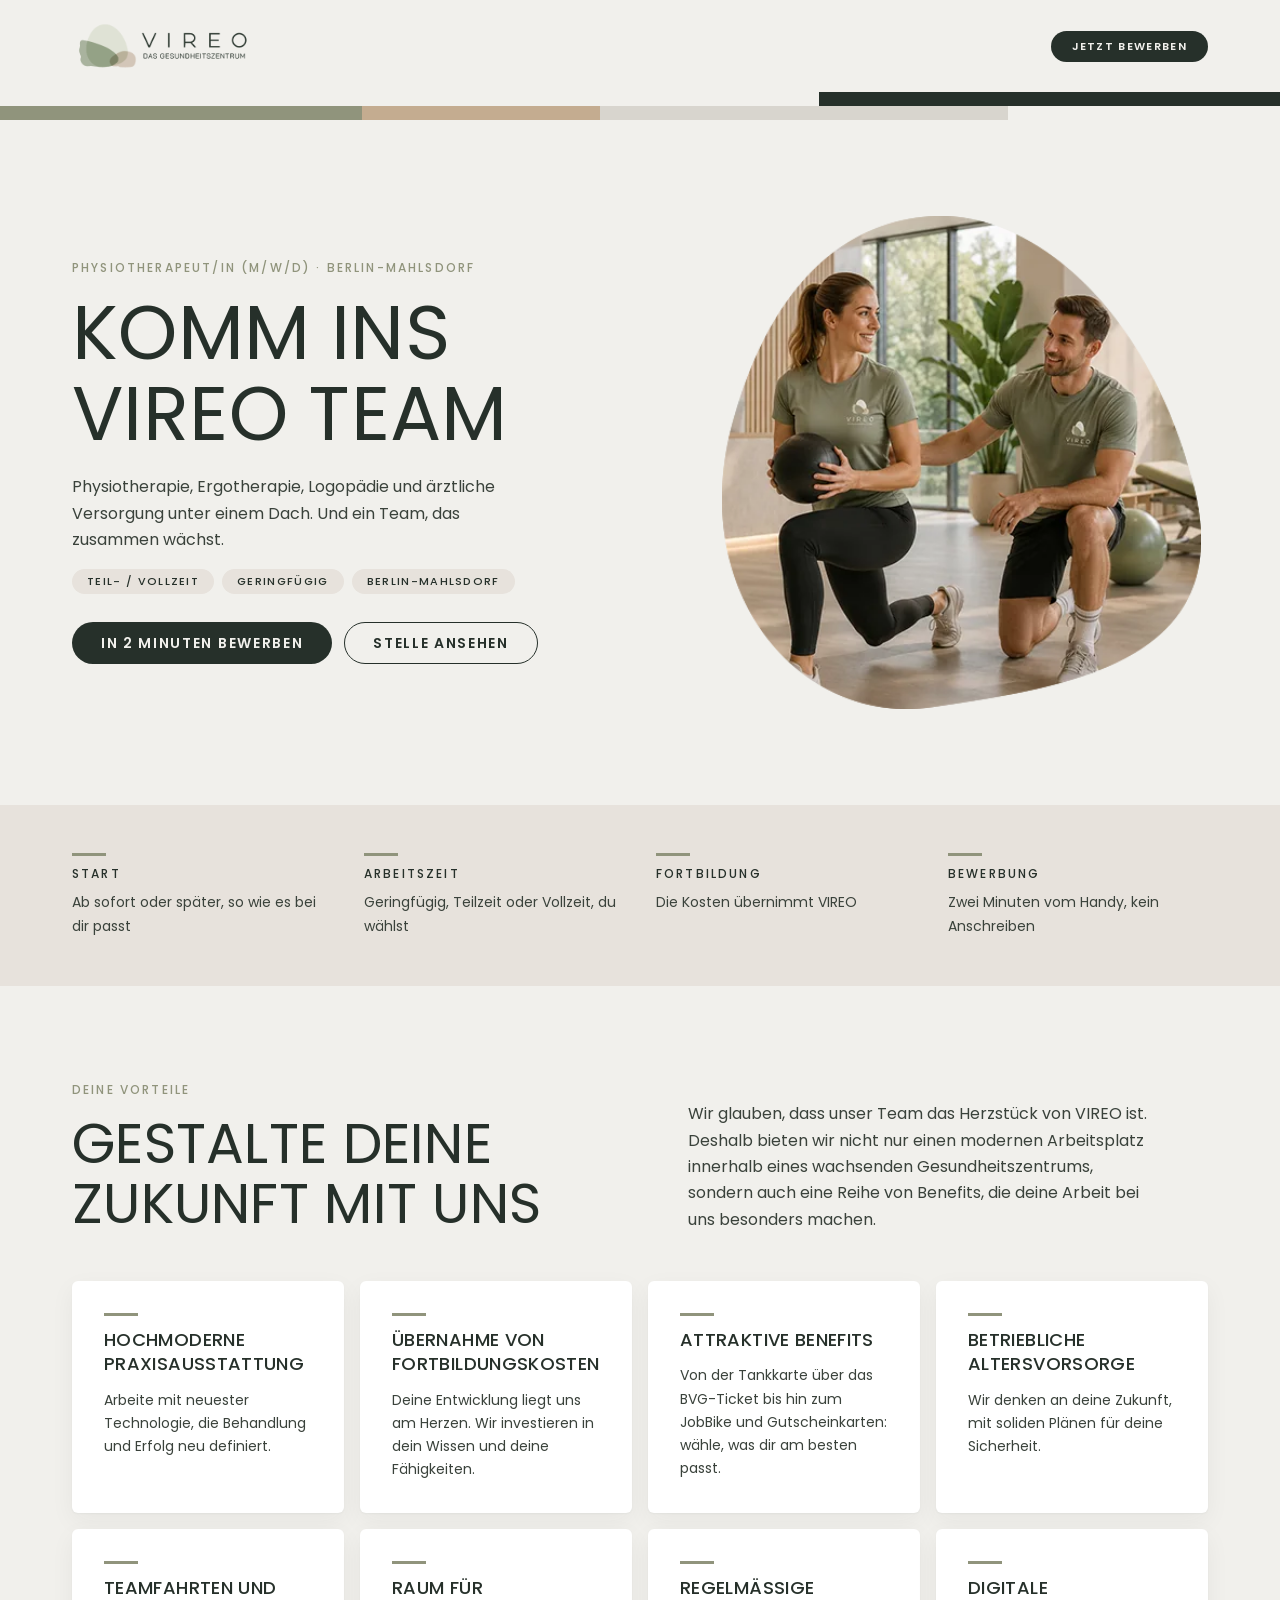
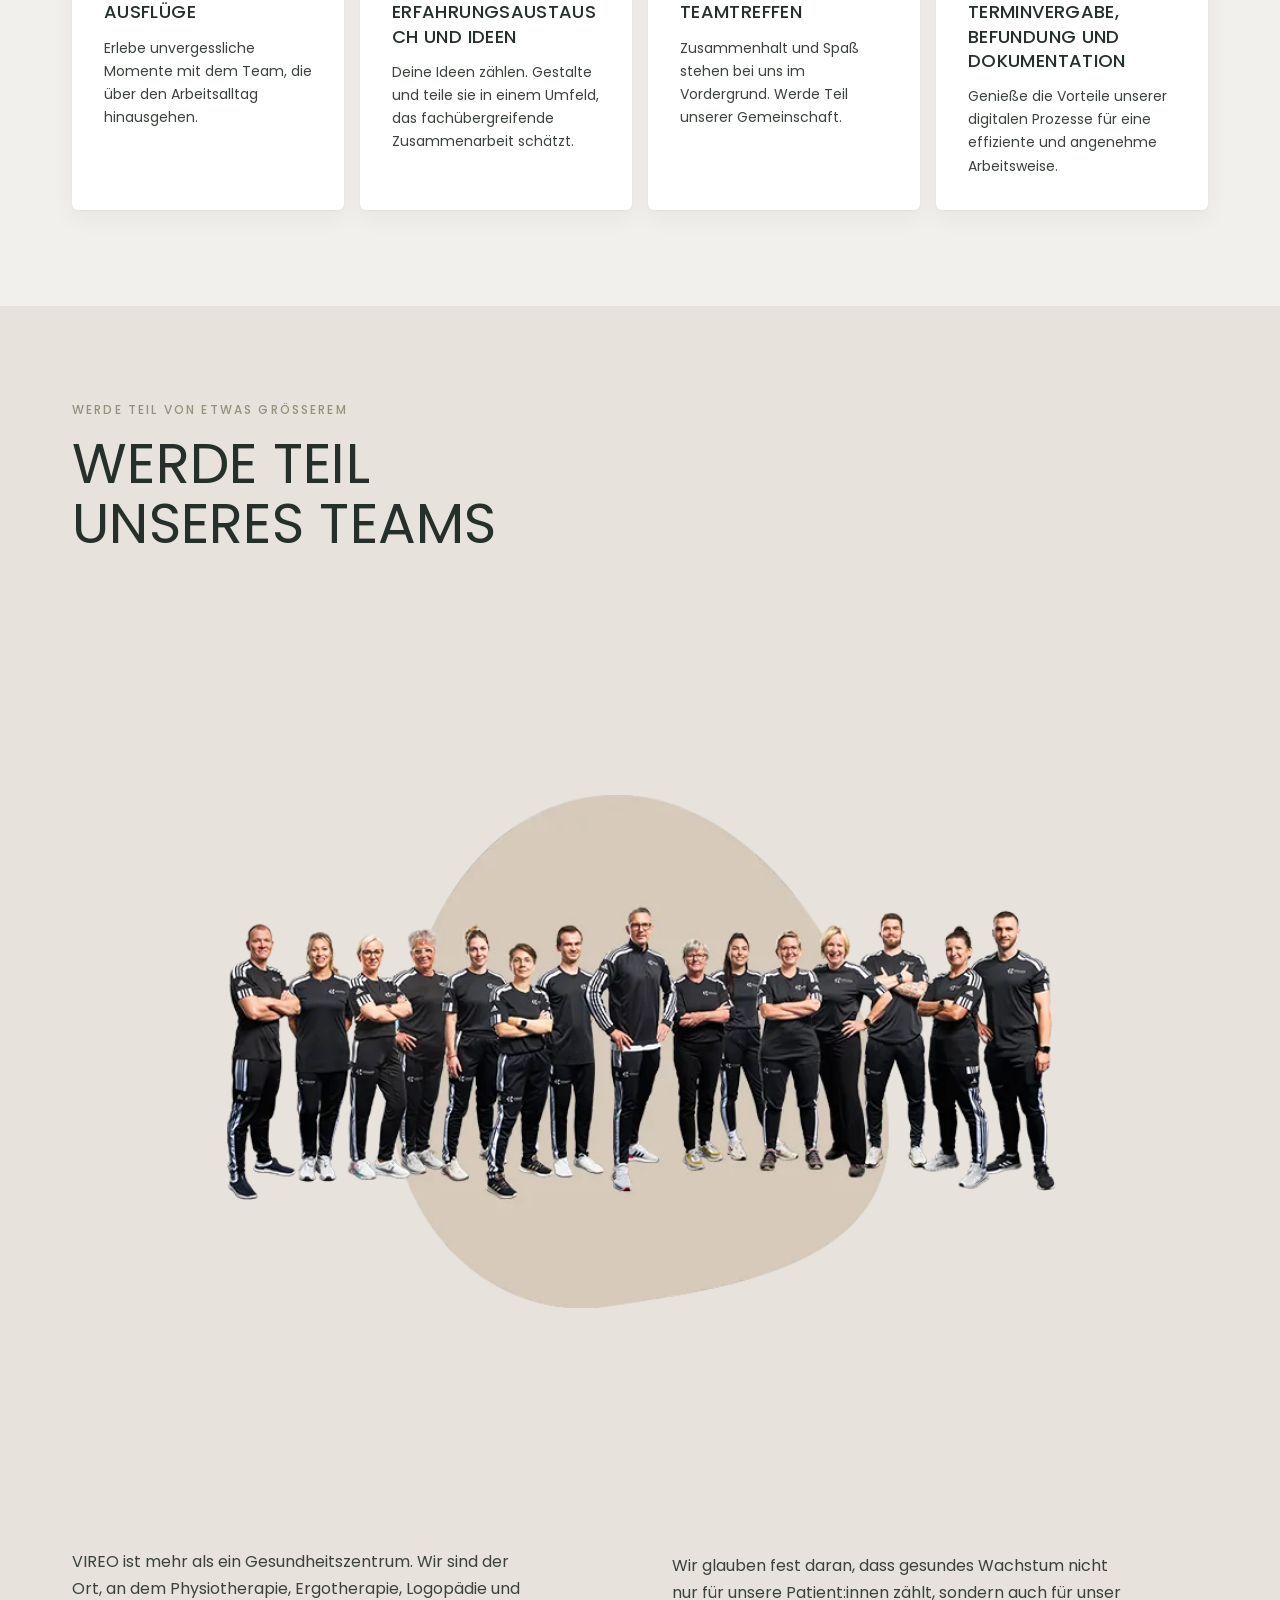
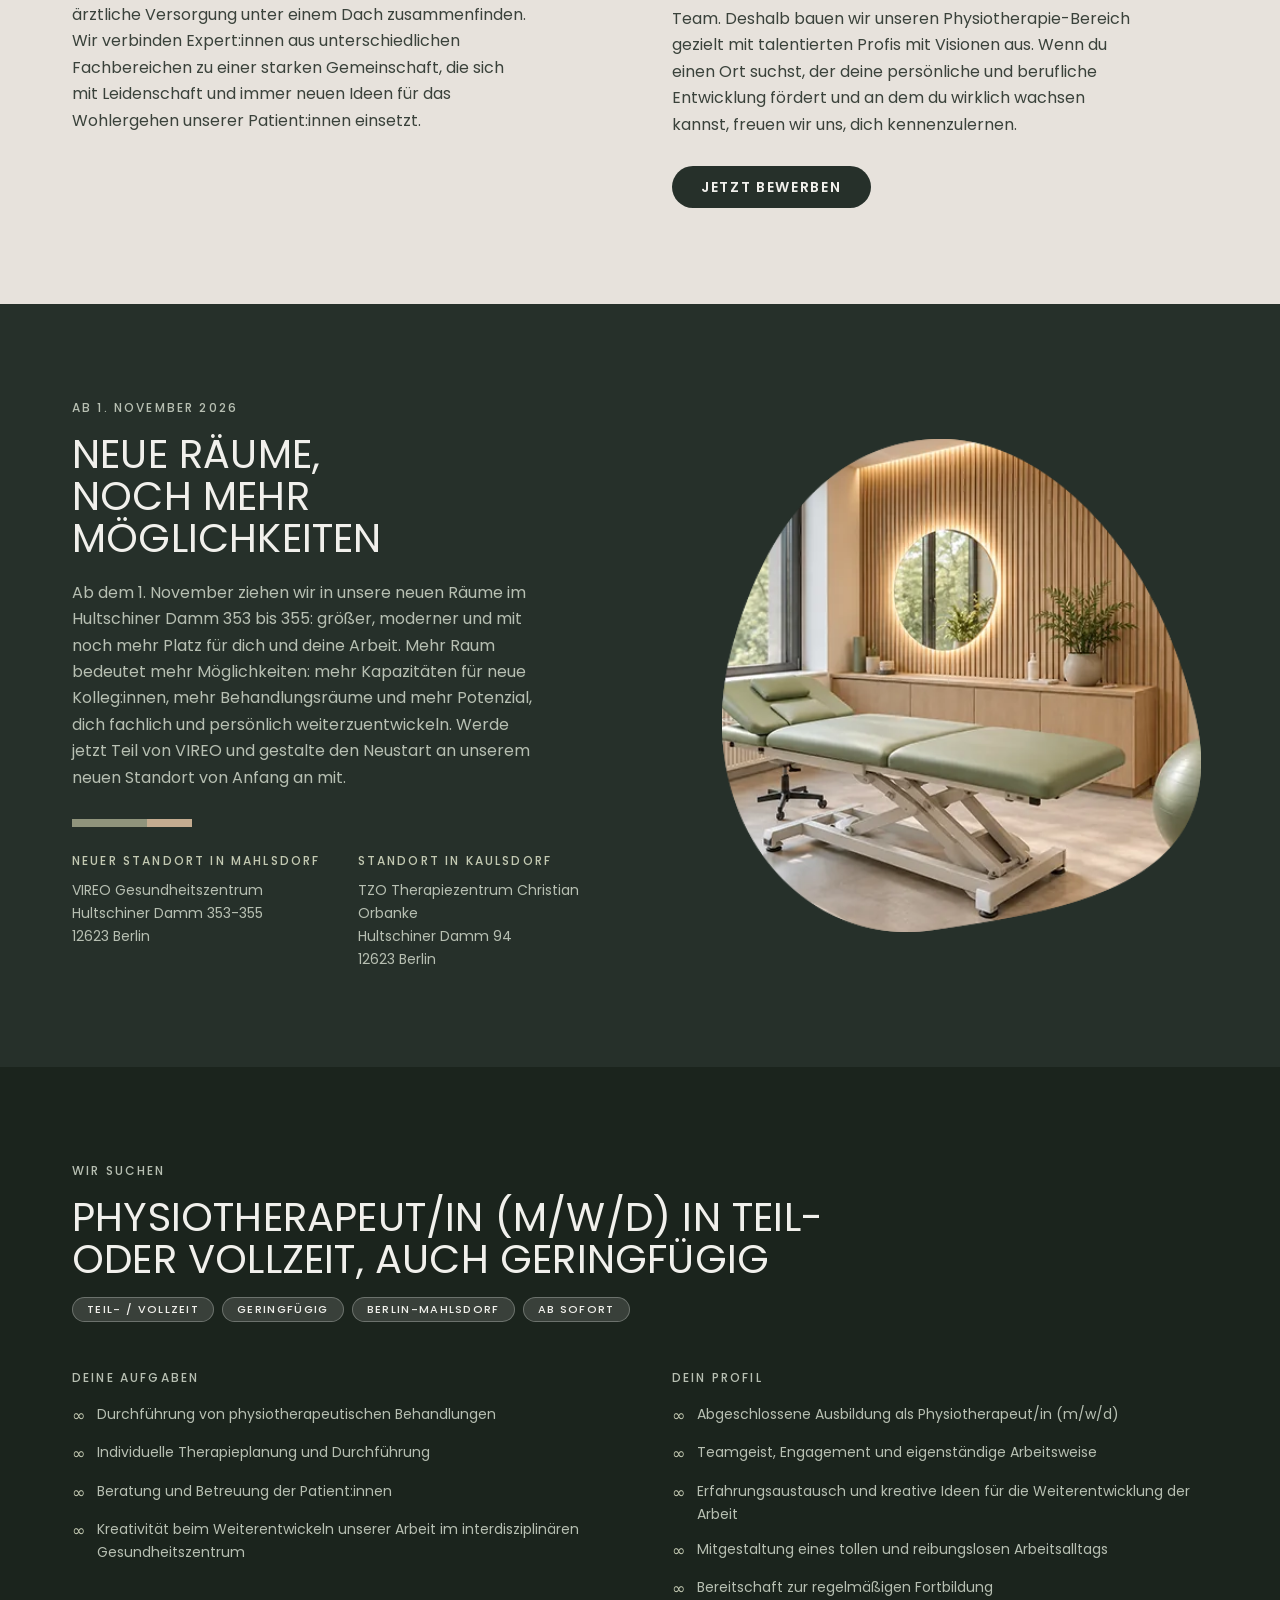
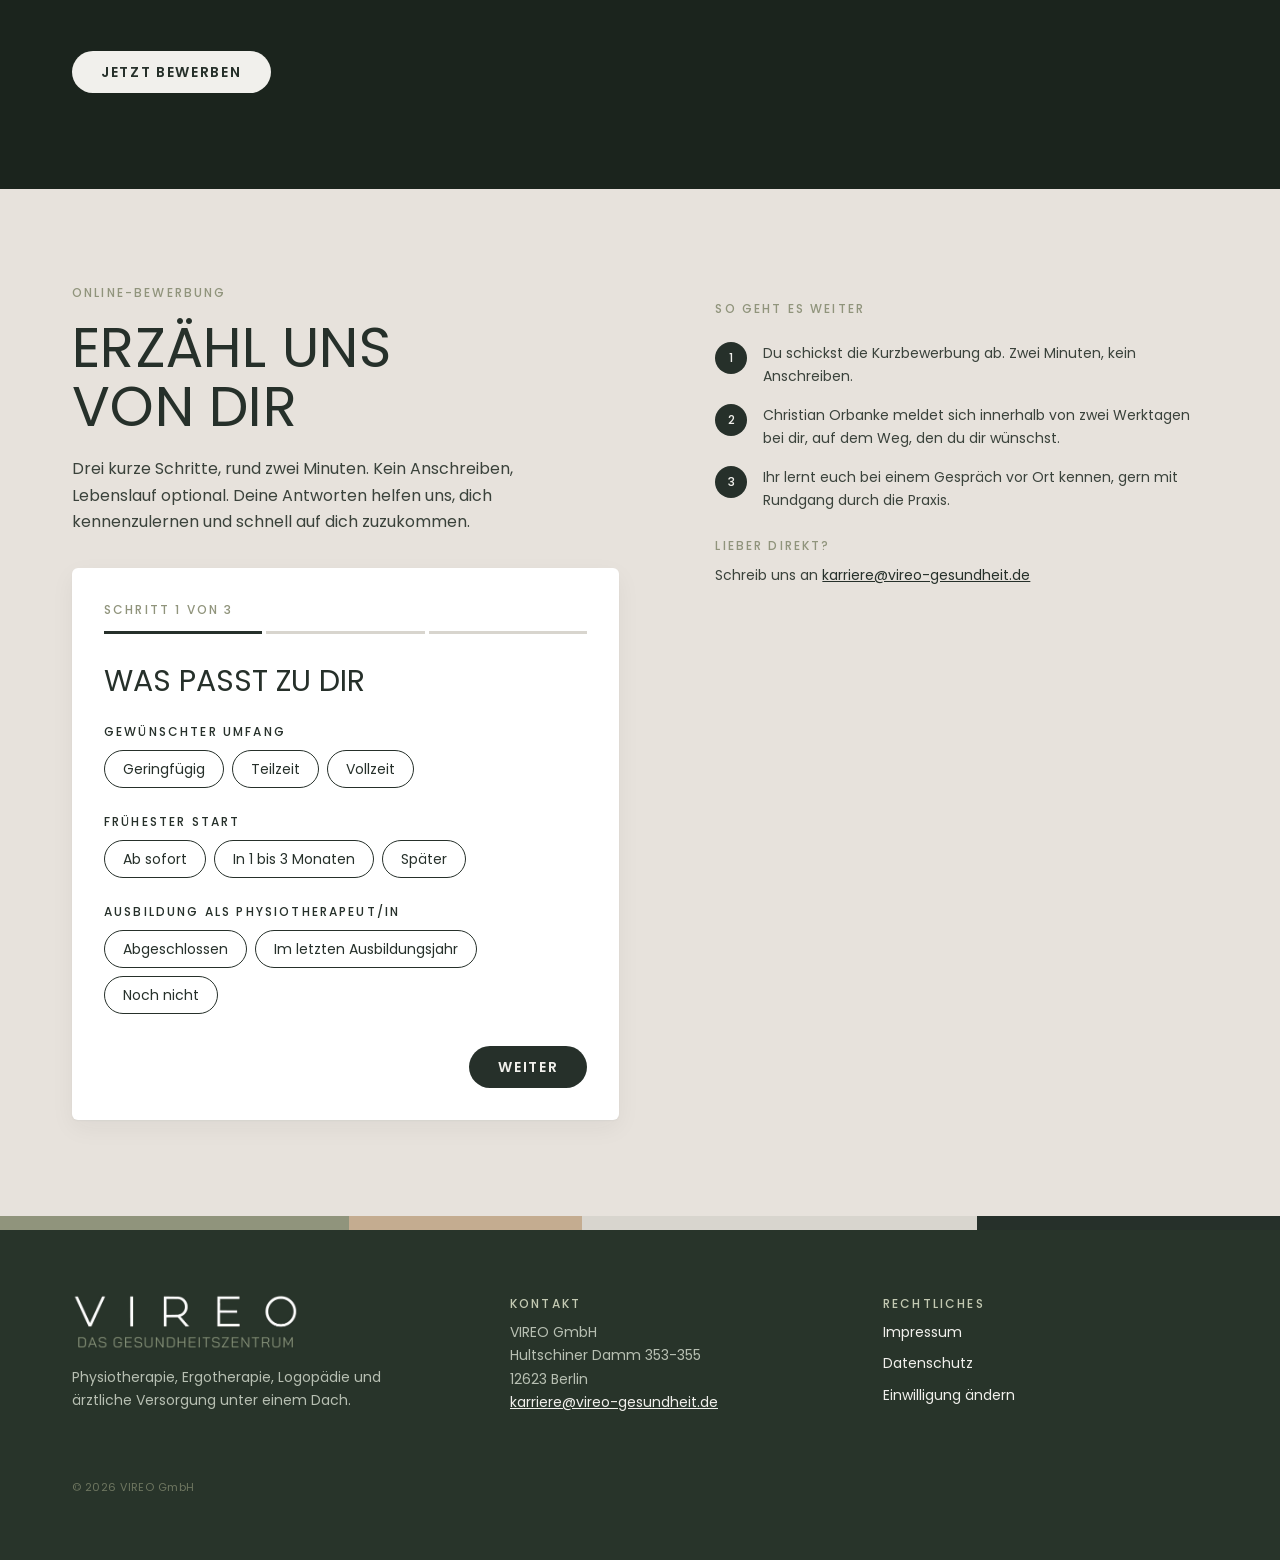
==== index.html @ a0a87679 "VIREO Bewerbungsseite: Landingpage, 3-Schritt-Kurzbewerbung, Rechtstexte Co-Authored-By: Claude Fabl" ====
<!doctype html>
<html lang="de">
<head>
<meta charset="utf-8">
<meta name="viewport" content="width=device-width, initial-scale=1">
<title>Physiotherapeut/in (m/w/d) in Berlin-Mahlsdorf · Komm ins VIREO Team</title>
<meta name="description" content="VIREO sucht Physiotherapeut/in (m/w/d) in Berlin-Mahlsdorf, geringfügig, Teilzeit oder Vollzeit. Bewirb dich in 2 Minuten vom Handy, ohne Anschreiben.">
<meta name="robots" content="index,follow">
<meta name="theme-color" content="#E7E2DC">
<meta property="og:title" content="Komm ins VIREO Team · Physiotherapeut/in (m/w/d) in Berlin-Mahlsdorf">
<meta property="og:description" content="Geringfügig, Teilzeit oder Vollzeit. Bewirb dich in 2 Minuten vom Handy, ohne Anschreiben.">
<meta property="og:image" content="assets/og.jpg">
<meta property="og:type" content="website">
<link rel="icon" href="assets/favicon.png" type="image/png">
<link rel="preload" href="assets/fonts/poppins-400.woff2" as="font" type="font/woff2" crossorigin>
<link rel="stylesheet" href="styles.css">
<script type="application/ld+json">
{"@context":"https://schema.org","@type":"JobPosting","title":"Physiotherapeut/in (m/w/d)","description":"Physiotherapeut/in (m/w/d) in Berlin-Mahlsdorf, geringfügig, Teilzeit oder Vollzeit. Durchführung physiotherapeutischer Behandlungen, individuelle Therapieplanung, Beratung und Betreuung der Patient:innen.","datePosted":"2026-09-09","employmentType":["FULL_TIME","PART_TIME"],"hiringOrganization":{"@type":"Organization","name":"VIREO GmbH","sameAs":"https://vireo-gesundheit.de"},"jobLocation":{"@type":"Place","address":{"@type":"PostalAddress","streetAddress":"Hultschiner Damm 353-355","addressLocality":"Berlin","postalCode":"12623","addressCountry":"DE"}}}
</script>
</head>
<body>

<header class="site-header">
  <div class="container">
    <a class="logo" href="#top" aria-label="VIREO, das Gesundheitszentrum"><img src="assets/logo-quer.png" alt="VIREO, das Gesundheitszentrum" width="454" height="120"></a>
    <a class="btn btn--sm" href="#bewerbung">Jetzt bewerben</a>
  </div>
  <div class="band-stacked" aria-hidden="true">
    <div class="band band--top"><span></span><span></span></div>
    <div class="band band--header"><span></span><span></span><span></span><span></span></div>
  </div>
</header>

<main id="top">

<!-- Hero -->
<section class="section">
  <div class="container split">
    <div class="heading reveal">
      <p class="eyebrow">Physiotherapeut/in (m/w/d) · Berlin-Mahlsdorf</p>
      <h1 class="display display--xl">Komm ins<br>VIREO&nbsp;Team</h1>
      <p class="lead">Physiotherapie, Ergotherapie, Logopädie und ärztliche Versorgung unter einem Dach. Und ein Team, das zusammen wächst.</p>
      <div class="badges" aria-label="Eckdaten der Stelle">
        <span class="badge">Teil- / Vollzeit</span>
        <span class="badge">Geringfügig</span>
        <span class="badge">Berlin-Mahlsdorf</span>
      </div>
      <div class="actions">
        <a class="btn" href="#bewerbung">In 2 Minuten bewerben</a>
        <a class="btn btn--secondary" href="#stelle">Stelle ansehen</a>
      </div>
    </div>
    <div class="split__media reveal">
      <div class="blob blob--plain"><img src="assets/training.webp" alt="Zwei Physiotherapeut:innen im VIREO Shirt trainieren gemeinsam mit einem Medizinball im hellen Behandlungsraum." width="443" height="456" fetchpriority="high"></div>
    </div>
  </div>
</section>

<!-- Kurzfakten -->
<section class="section section--sand" style="padding-top:var(--space-7);padding-bottom:var(--space-7)">
  <div class="container facts reveal">
    <div class="fact"><span class="fact__label">Start</span><span class="fact__value">Ab sofort oder später, so wie es bei dir passt</span></div>
    <div class="fact"><span class="fact__label">Arbeitszeit</span><span class="fact__value">Geringfügig, Teilzeit oder Vollzeit, du wählst</span></div>
    <div class="fact"><span class="fact__label">Fortbildung</span><span class="fact__value">Die Kosten übernimmt VIREO</span></div>
    <div class="fact"><span class="fact__label">Bewerbung</span><span class="fact__value">Zwei Minuten vom Handy, kein Anschreiben</span></div>
  </div>
</section>

<!-- Benefits -->
<section class="section">
  <div class="container">
    <div class="benefits-head reveal">
      <div class="heading">
        <p class="eyebrow">Deine Vorteile</p>
        <h2 class="display display--l">Gestalte deine<br>Zukunft mit uns</h2>
      </div>
      <div class="heading">
        <p class="lead">Wir glauben, dass unser Team das Herzstück von VIREO ist. Deshalb bieten wir nicht nur einen modernen Arbeitsplatz innerhalb eines wachsenden Gesundheitszentrums, sondern auch eine Reihe von Benefits, die deine Arbeit bei uns besonders machen.</p>
      </div>
    </div>
    <div class="cards reveal">
      <div class="card"><h3>Hochmoderne Praxisausstattung</h3><p>Arbeite mit neuester Technologie, die Behandlung und Erfolg neu definiert.</p></div>
      <div class="card"><h3>Übernahme von Fortbildungskosten</h3><p>Deine Entwicklung liegt uns am Herzen. Wir investieren in dein Wissen und deine Fähigkeiten.</p></div>
      <div class="card"><h3>Attraktive Benefits</h3><p>Von der Tankkarte über das BVG-Ticket bis hin zum JobBike und Gutscheinkarten: wähle, was dir am besten passt.</p></div>
      <div class="card"><h3>Betriebliche Altersvorsorge</h3><p>Wir denken an deine Zukunft, mit soliden Plänen für deine Sicherheit.</p></div>
      <div class="card"><h3>Teamfahrten und Ausflüge</h3><p>Erlebe unvergessliche Momente mit dem Team, die über den Arbeitsalltag hinausgehen.</p></div>
      <div class="card"><h3>Raum für Erfahrungsaustausch und Ideen</h3><p>Deine Ideen zählen. Gestalte und teile sie in einem Umfeld, das fachübergreifende Zusammenarbeit schätzt.</p></div>
      <div class="card"><h3>Regelmäßige Teamtreffen</h3><p>Zusammenhalt und Spaß stehen bei uns im Vordergrund. Werde Teil unserer Gemeinschaft.</p></div>
      <div class="card"><h3>Digitale Terminvergabe, Befundung und Dokumentation</h3><p>Genieße die Vorteile unserer digitalen Prozesse für eine effiziente und angenehme Arbeitsweise.</p></div>
    </div>
  </div>
</section>

<!-- Team -->
<section class="section section--sand">
  <div class="container">
    <div class="heading reveal" style="margin-bottom:var(--space-7)">
      <p class="eyebrow">Werde Teil von etwas Größerem</p>
      <h2 class="display display--l">Werde Teil<br>unseres Teams</h2>
    </div>
    <div class="blob blob--plain reveal" style="max-width:900px;margin:0 auto var(--space-7)"><img src="assets/team.webp" alt="Das Team des Therapiezentrums Orbanke, fünfzehn Kolleg:innen in schwarzen Trainingsshirts, vor einer sandfarbenen Fläche." width="800" height="456" loading="lazy"></div>
    <div class="two-col reveal">
      <p class="lead">VIREO ist mehr als ein Gesundheitszentrum. Wir sind der Ort, an dem Physiotherapie, Ergotherapie, Logopädie und ärztliche Versorgung unter einem Dach zusammenfinden. Wir verbinden Expert:innen aus unterschiedlichen Fachbereichen zu einer starken Gemeinschaft, die sich mit Leidenschaft und immer neuen Ideen für das Wohlergehen unserer Patient:innen einsetzt.</p>
      <div class="heading">
        <p class="lead">Wir glauben fest daran, dass gesundes Wachstum nicht nur für unsere Patient:innen zählt, sondern auch für unser Team. Deshalb bauen wir unseren Physiotherapie-Bereich gezielt mit talentierten Profis mit Visionen aus. Wenn du einen Ort suchst, der deine persönliche und berufliche Entwicklung fördert und an dem du wirklich wachsen kannst, freuen wir uns, dich kennenzulernen.</p>
        <div class="actions"><a class="btn" href="#bewerbung">Jetzt bewerben</a></div>
      </div>
    </div>
  </div>
</section>

<!-- Umzug -->
<section class="section section--forest">
  <div class="container split">
    <div class="heading reveal">
      <p class="eyebrow eyebrow--paper">Ab 1. November 2026</p>
      <h2 class="display display--m display--paper">Neue Räume,<br>noch mehr Möglichkeiten</h2>
      <p class="lead lead--paper">Ab dem 1. November ziehen wir in unsere neuen Räume im Hultschiner Damm 353 bis 355: größer, moderner und mit noch mehr Platz für dich und deine Arbeit. Mehr Raum bedeutet mehr Möglichkeiten: mehr Kapazitäten für neue Kolleg:innen, mehr Behandlungsräume und mehr Potenzial, dich fachlich und persönlich weiterzuentwickeln. Werde jetzt Teil von VIREO und gestalte den Neustart an unserem neuen Standort von Anfang an mit.</p>
      <div class="band band--short band--thin" style="width:180px;margin-top:var(--space-3)" aria-hidden="true"><span></span><span></span><span></span></div>
      <div class="two-col" style="gap:var(--space-5);margin-top:var(--space-2)">
        <div class="info info--paper"><span class="info__label">Neuer Standort in Mahlsdorf</span><div class="info__lines">VIREO Gesundheitszentrum<br>Hultschiner Damm 353-355<br>12623 Berlin</div></div>
        <div class="info info--paper"><span class="info__label">Standort in Kaulsdorf</span><div class="info__lines">TZO Therapiezentrum Christian Orbanke<br>Hultschiner Damm 94<br>12623 Berlin</div></div>
      </div>
    </div>
    <div class="split__media reveal">
      <div class="blob blob--plain"><img src="assets/raum.webp" alt="Heller Behandlungsraum mit salbeigrüner Liege, Holzlattenwand und rundem Spiegel." width="443" height="456" loading="lazy"></div>
    </div>
  </div>
</section>

<!-- Stelle -->
<section class="section section--deep" id="stelle">
  <div class="container">
    <div class="heading reveal" style="max-width:820px">
      <p class="eyebrow eyebrow--paper">Wir suchen</p>
      <h2 class="display display--m display--paper">Physiotherapeut/in (m/w/d) in Teil- oder Vollzeit, auch geringfügig</h2>
      <div class="badges">
        <span class="badge badge--inverse">Teil- / Vollzeit</span>
        <span class="badge badge--inverse">Geringfügig</span>
        <span class="badge badge--inverse">Berlin-Mahlsdorf</span>
        <span class="badge badge--inverse">Ab sofort</span>
      </div>
    </div>
    <div class="two-col reveal" style="margin-top:var(--space-7)">
      <div>
        <p class="eyebrow eyebrow--paper" style="margin-bottom:var(--space-4)">Deine Aufgaben</p>
        <ul class="bullets">
          <li>Durchführung von physiotherapeutischen Behandlungen</li>
          <li>Individuelle Therapieplanung und Durchführung</li>
          <li>Beratung und Betreuung der Patient:innen</li>
          <li>Kreativität beim Weiterentwickeln unserer Arbeit im interdisziplinären Gesundheitszentrum</li>
        </ul>
      </div>
      <div>
        <p class="eyebrow eyebrow--paper" style="margin-bottom:var(--space-4)">Dein Profil</p>
        <ul class="bullets">
          <li>Abgeschlossene Ausbildung als Physiotherapeut/in (m/w/d)</li>
          <li>Teamgeist, Engagement und eigenständige Arbeitsweise</li>
          <li>Erfahrungsaustausch und kreative Ideen für die Weiterentwicklung der Arbeit</li>
          <li>Mitgestaltung eines tollen und reibungslosen Arbeitsalltags</li>
          <li>Bereitschaft zur regelmäßigen Fortbildung</li>
        </ul>
      </div>
    </div>
    <div class="actions reveal" style="margin-top:var(--space-7)"><a class="btn btn--inverse" href="#bewerbung">Jetzt bewerben</a></div>
  </div>
</section>

<!-- Bewerbung -->
<section class="section section--sand" id="bewerbung">
  <div class="container split" style="align-items:start">
    <div>
      <div class="heading reveal">
        <p class="eyebrow">Online-Bewerbung</p>
        <h2 class="display display--l">Erzähl uns<br>von dir</h2>
        <p class="lead">Drei kurze Schritte, rund zwei Minuten. Kein Anschreiben, Lebenslauf optional. Deine Antworten helfen uns, dich kennenzulernen und schnell auf dich zuzukommen.</p>
      </div>

      <form class="form-card reveal" id="form" novalidate>
        <div class="steps" id="steps">
          <span class="steps__label" id="stepsLabel">Schritt 1 von 3</span>
          <div class="steps__bar"><span class="is-done"></span><span></span><span></span></div>
        </div>

        <!-- Schritt 1 -->
        <div class="panel is-active" data-step="1">
          <h3 class="panel__title">Was passt zu dir</h3>
          <div class="field" data-field="umfang">
            <span class="field__label">Gewünschter Umfang</span>
            <div class="chips" role="radiogroup" aria-label="Gewünschter Umfang">
              <label class="chip"><input type="radio" name="umfang" value="geringfuegig"><span>Geringfügig</span></label>
              <label class="chip"><input type="radio" name="umfang" value="teilzeit"><span>Teilzeit</span></label>
              <label class="chip"><input type="radio" name="umfang" value="vollzeit"><span>Vollzeit</span></label>
            </div>
            <span class="field__error">Bitte wähle einen Umfang.</span>
          </div>
          <div class="field" data-field="start">
            <span class="field__label">Frühester Start</span>
            <div class="chips" role="radiogroup" aria-label="Frühester Start">
              <label class="chip"><input type="radio" name="start" value="sofort"><span>Ab sofort</span></label>
              <label class="chip"><input type="radio" name="start" value="bald"><span>In 1 bis 3 Monaten</span></label>
              <label class="chip"><input type="radio" name="start" value="spaeter"><span>Später</span></label>
            </div>
            <span class="field__error">Bitte wähle einen Zeitpunkt.</span>
          </div>
          <div class="field" data-field="ausbildung">
            <span class="field__label">Ausbildung als Physiotherapeut/in</span>
            <div class="chips" role="radiogroup" aria-label="Ausbildung">
              <label class="chip"><input type="radio" name="ausbildung" value="ja"><span>Abgeschlossen</span></label>
              <label class="chip"><input type="radio" name="ausbildung" value="letztes_jahr"><span>Im letzten Ausbildungsjahr</span></label>
              <label class="chip"><input type="radio" name="ausbildung" value="nein"><span>Noch nicht</span></label>
            </div>
            <span class="field__error">Bitte wähle eine Antwort.</span>
          </div>
          <div class="nav"><span></span><button type="button" class="btn" data-next>Weiter</button></div>
        </div>

        <!-- Schritt 2 -->
        <div class="panel" data-step="2">
          <h3 class="panel__title">Was du mitbringst</h3>
          <div class="field" data-field="erfahrung">
            <span class="field__label">Berufserfahrung</span>
            <div class="chips" role="radiogroup" aria-label="Berufserfahrung">
              <label class="chip"><input type="radio" name="erfahrung" value="einstieg"><span>Berufseinstieg</span></label>
              <label class="chip"><input type="radio" name="erfahrung" value="bis3"><span>Bis 3 Jahre</span></label>
              <label class="chip"><input type="radio" name="erfahrung" value="ueber3"><span>Über 3 Jahre</span></label>
            </div>
            <span class="field__error">Bitte wähle eine Antwort.</span>
          </div>
          <div class="field">
            <span class="field__label">Zusatzqualifikationen</span>
            <span class="field__hint">Optional, mehrere möglich</span>
            <div class="chips" aria-label="Zusatzqualifikationen">
              <label class="chip"><input type="checkbox" name="zusatz" value="Manuelle Therapie"><span>Manuelle Therapie</span></label>
              <label class="chip"><input type="checkbox" name="zusatz" value="Manuelle Lymphdrainage"><span>Lymphdrainage</span></label>
              <label class="chip"><input type="checkbox" name="zusatz" value="KGG"><span>KGG</span></label>
              <label class="chip"><input type="checkbox" name="zusatz" value="Bobath"><span>Bobath</span></label>
              <label class="chip"><input type="checkbox" name="zusatz" value="CMD"><span>CMD</span></label>
            </div>
          </div>
          <label class="field">
            <span class="field__label">Ein Satz über dich</span>
            <span class="field__hint">Optional. Was zeichnet dich fachlich und menschlich aus?</span>
            <textarea name="nachricht" rows="3" maxlength="600" placeholder="Deine Antwort"></textarea>
          </label>
          <div class="nav"><button type="button" class="btn btn--ghost" data-prev>Zurück</button><button type="button" class="btn" data-next>Weiter</button></div>
        </div>

        <!-- Schritt 3 -->
        <div class="panel" data-step="3">
          <h3 class="panel__title">Wie wir dich erreichen</h3>
          <div class="grid-2">
            <label class="field" data-field="vorname"><span class="field__label">Vorname</span><input type="text" name="vorname" autocomplete="given-name" placeholder="Dein Vorname" required><span class="field__error">Bitte gib deinen Vornamen an.</span></label>
            <label class="field" data-field="nachname"><span class="field__label">Nachname</span><input type="text" name="nachname" autocomplete="family-name" placeholder="Dein Nachname" required><span class="field__error">Bitte gib deinen Nachnamen an.</span></label>
            <label class="field" data-field="telefon"><span class="field__label">Telefon</span><input type="tel" name="telefon" autocomplete="tel" inputmode="tel" placeholder="0170 1234567" required><span class="field__error">Bitte gib eine Telefonnummer an.</span></label>
            <label class="field" data-field="email"><span class="field__label">E-Mail</span><input type="email" name="email" autocomplete="email" inputmode="email" placeholder="du@beispiel.de" required><span class="field__error">Bitte gib eine gültige E-Mail-Adresse an.</span></label>
          </div>
          <div class="field" data-field="kontaktweg">
            <span class="field__label">Wie sollen wir dich kontaktieren?</span>
            <div class="chips" role="radiogroup" aria-label="Kontaktweg">
              <label class="chip"><input type="radio" name="kontaktweg" value="anruf"><span>Anruf</span></label>
              <label class="chip"><input type="radio" name="kontaktweg" value="whatsapp"><span>WhatsApp</span></label>
              <label class="chip"><input type="radio" name="kontaktweg" value="email"><span>E-Mail</span></label>
            </div>
            <span class="field__error">Bitte wähle einen Kontaktweg.</span>
          </div>
          <div class="field" data-field="lebenslauf">
            <span class="field__label">Lebenslauf</span>
            <span class="field__hint">Optional. PDF, Word oder Foto, bis 8 MB</span>
            <label class="file" id="fileLabel"><span id="fileText">Datei auswählen</span><b>Durchsuchen</b><input type="file" name="lebenslauf" accept=".pdf,.doc,.docx,.jpg,.jpeg,.png,application/pdf,image/*"></label>
            <span class="field__error">Die Datei ist zu groß. Bitte maximal 8 MB.</span>
          </div>
          <label class="check" data-field="datenschutz"><input type="checkbox" name="datenschutz" value="1"><span>Ich habe die <a href="datenschutz.html" target="_blank" rel="noopener">Datenschutzhinweise</a> gelesen und bin einverstanden, dass VIREO meine Angaben zur Bearbeitung meiner Bewerbung verarbeitet.</span></label>
          <div class="hp" aria-hidden="true"><label>Website<input type="text" name="website" tabindex="-1" autocomplete="off"></label></div>
          <div class="form-error" id="formError">Das hat leider nicht geklappt. Bitte versuche es noch einmal oder schreib direkt an <a href="mailto:karriere@vireo-gesundheit.de">karriere@vireo-gesundheit.de</a>.</div>
          <div class="nav"><button type="button" class="btn btn--ghost" data-prev>Zurück</button><button type="submit" class="btn btn--lg" id="submitBtn">Bewerbung absenden</button></div>
        </div>

        <!-- Erfolg -->
        <div class="success" id="success" aria-live="polite">
          <div class="band band--short band--thin" style="width:120px" aria-hidden="true"><span></span><span></span><span></span></div>
          <h3 class="display display--s">Danke, deine<br>Bewerbung ist da</h3>
          <p class="lead" style="font-size:var(--fs-body-s)">Christian Orbanke meldet sich innerhalb von zwei Werktagen bei dir, auf dem Weg, den du dir gewünscht hast. Bei Fragen erreichst du uns jederzeit unter <a href="mailto:karriere@vireo-gesundheit.de">karriere@vireo-gesundheit.de</a>.</p>
        </div>
      </form>
    </div>

    <aside class="next-steps reveal" style="padding-top:var(--space-4)">
      <p class="eyebrow">So geht es weiter</p>
      <ol>
        <li>Du schickst die Kurzbewerbung ab. Zwei Minuten, kein Anschreiben.</li>
        <li>Christian Orbanke meldet sich innerhalb von zwei Werktagen bei dir, auf dem Weg, den du dir wünschst.</li>
        <li>Ihr lernt euch bei einem Gespräch vor Ort kennen, gern mit Rundgang durch die Praxis.</li>
      </ol>
      <div class="info"><span class="info__label">Lieber direkt?</span><div class="info__lines">Schreib uns an <a href="mailto:karriere@vireo-gesundheit.de">karriere@vireo-gesundheit.de</a></div></div>
    </aside>
  </div>
</section>

</main>

<footer class="site-footer">
  <div class="band band--full" aria-hidden="true"><span></span><span></span><span></span><span></span></div>
  <div class="container">
    <div class="stack" style="gap:var(--space-4);justify-content:flex-start">
      <a class="logo" href="#top"><img src="assets/logo-footer.png" alt="VIREO, das Gesundheitszentrum" width="1024" height="254" loading="lazy"></a>
      <p>Physiotherapie, Ergotherapie, Logopädie und ärztliche Versorgung unter einem Dach.</p>
    </div>
    <div class="info info--paper"><span class="info__label">Kontakt</span><div class="info__lines">VIREO GmbH<br>Hultschiner Damm 353-355<br>12623 Berlin<br><a href="mailto:karriere@vireo-gesundheit.de">karriere@vireo-gesundheit.de</a></div></div>
    <div class="legal"><span class="info__label" style="color:var(--green-200)">Rechtliches</span><a href="impressum.html">Impressum</a><a href="datenschutz.html">Datenschutz</a><a href="#" data-consent-reset>Einwilligung ändern</a></div>
    <div class="credit">© 2026 VIREO GmbH</div>
  </div>
</footer>

<div class="sticky-cta" id="stickyCta"><a class="btn btn--full" href="#bewerbung">In 2 Minuten bewerben</a></div>

<div class="consent" id="consent" role="dialog" aria-label="Einwilligung Meta-Pixel">
  <div class="container">
    <p>Wir würden gern mit dem Meta-Pixel messen, ob unsere Anzeigen zu Bewerbungen führen. Das passiert nur, wenn du zustimmst. <a href="datenschutz.html">Mehr dazu</a></p>
    <div class="btns"><button type="button" class="btn btn--sm btn--secondary" style="color:var(--paper-100)" data-consent="no">Nein danke</button><button type="button" class="btn btn--sm btn--inverse" data-consent="yes">Einverstanden</button></div>
  </div>
</div>

<script src="app.js" defer></script>
</body>
</html>
---- styles.css ----
@font-face{font-family:'Poppins';font-style:normal;font-weight:300;font-display:swap;src:url('assets/fonts/poppins-300.woff2') format('woff2');unicode-range:U+0000-00FF,U+0131,U+0152-0153,U+02BB-02BC,U+02C6,U+02DA,U+02DC,U+0304,U+0308,U+0329,U+2000-206F,U+20AC,U+2122,U+2191,U+2193,U+2212,U+2215,U+FEFF,U+FFFD;}
@font-face{font-family:'Poppins';font-style:normal;font-weight:400;font-display:swap;src:url('assets/fonts/poppins-400.woff2') format('woff2');unicode-range:U+0000-00FF,U+0131,U+0152-0153,U+02BB-02BC,U+02C6,U+02DA,U+02DC,U+0304,U+0308,U+0329,U+2000-206F,U+20AC,U+2122,U+2191,U+2193,U+2212,U+2215,U+FEFF,U+FFFD;}
@font-face{font-family:'Poppins';font-style:normal;font-weight:500;font-display:swap;src:url('assets/fonts/poppins-500.woff2') format('woff2');unicode-range:U+0000-00FF,U+0131,U+0152-0153,U+02BB-02BC,U+02C6,U+02DA,U+02DC,U+0304,U+0308,U+0329,U+2000-206F,U+20AC,U+2122,U+2191,U+2193,U+2212,U+2215,U+FEFF,U+FFFD;}
@font-face{font-family:'Poppins';font-style:normal;font-weight:600;font-display:swap;src:url('assets/fonts/poppins-600.woff2') format('woff2');unicode-range:U+0000-00FF,U+0131,U+0152-0153,U+02BB-02BC,U+02C6,U+02DA,U+02DC,U+0304,U+0308,U+0329,U+2000-206F,U+20AC,U+2122,U+2191,U+2193,U+2212,U+2215,U+FEFF,U+FFFD;}

/* ============================================================
   VIREO Bewerbungsseite · Tokens 1:1 aus dem VIREO Design System
   ============================================================ */
:root{
  --green-900:#1B241D;--green-800:#26302A;--green-700:#33402F;--green-500:#6E7660;--green-400:#90947C;--green-300:#A9AF95;--green-200:#C3C9B2;--green-100:#DCE0D2;
  --clay-600:#8C7868;--clay-400:#C4AC90;--clay-300:#D6C6B2;--stone-300:#D8D5CE;--sand-200:#E7E2DC;--paper-100:#F1F0EC;--white:#FFFFFF;
  --footer-bg:#28342A;
  --surface-page:var(--paper-100);--surface-sand:var(--sand-200);--surface-card:var(--white);--surface-inverse:var(--green-800);--surface-inverse-deep:var(--green-900);
  --text-heading:var(--green-800);--text-body:#3A423B;--text-muted:var(--green-500);--text-eyebrow:var(--green-400);--text-on-inverse:var(--paper-100);--text-on-inverse-muted:#B7BFB2;
  --line-hairline:rgba(38,48,42,0.14);--line-on-inverse:rgba(241,240,236,0.28);
  --field-bg:var(--white);--field-border:var(--line-hairline);--field-border-focus:var(--green-400);--field-placeholder:#9AA096;
  --status-error:#8E4B3C;
  --font-core:'Poppins','Century Gothic','Avenir Next',system-ui,sans-serif;
  --fs-display-xl:clamp(40px,7vw,76px);--fs-display-l:clamp(32px,5vw,56px);--fs-display-m:clamp(26px,3.6vw,40px);--fs-display-s:clamp(22px,3vw,30px);
  --fs-title:22px;--fs-body-l:18px;--fs-body:16px;--fs-body-s:14px;--fs-eyebrow:12px;--fs-micro:11px;
  --lh-display:1.06;--lh-title:1.25;--lh-body:1.65;--lh-tight:1.35;
  --ls-wordmark:.34em;--ls-eyebrow:.18em;--ls-button:.12em;--ls-display:.005em;
  --measure-body:46ch;
  --space-1:4px;--space-2:8px;--space-3:12px;--space-4:16px;--space-5:24px;--space-6:32px;--space-7:48px;--space-8:64px;--space-9:96px;
  --section-y:clamp(56px,9vw,96px);--container:1200px;--container-narrow:880px;
  --band-h:14px;--band-h-thin:8px;
  --radius-pill:999px;--radius-panel:6px;--radius-field:4px;--radius-photo:12px;
  --shadow-card:0 1px 2px rgba(38,48,42,.04),0 8px 24px rgba(38,48,42,.05);
  --blob-1:62% 38% 46% 54% / 54% 46% 54% 46%;--blob-2:44% 56% 62% 38% / 46% 58% 42% 54%;--blob-3:55% 45% 38% 62% / 62% 40% 60% 38%;
  --ease-standard:cubic-bezier(.22,.61,.36,1);--ease-out-soft:cubic-bezier(.16,.84,.44,1);
  --dur-fast:140ms;--dur-base:220ms;--dur-slow:420ms;--dur-reveal:700ms;
}
*,*::before,*::after{box-sizing:border-box}
html{scroll-behavior:smooth;-webkit-text-size-adjust:100%}
body{margin:0;background:var(--surface-page);color:var(--text-body);font-family:var(--font-core);font-size:var(--fs-body);line-height:var(--lh-body);-webkit-font-smoothing:antialiased}
img{max-width:100%;display:block}
a{color:var(--text-heading)}
h1,h2,h3{margin:0;font-weight:400}
p{margin:0}
.container{max-width:var(--container);margin:0 auto;padding:0 var(--space-5)}
@media(min-width:768px){.container{padding:0 var(--space-6)}}
.sr-only{position:absolute;width:1px;height:1px;overflow:hidden;clip:rect(0 0 0 0);white-space:nowrap}

/* --- Type roles --- */
.eyebrow{font-size:var(--fs-eyebrow);font-weight:500;letter-spacing:var(--ls-eyebrow);text-transform:uppercase;color:var(--text-eyebrow);line-height:1.4}
.eyebrow--paper{color:var(--text-on-inverse-muted)}
.eyebrow--forest{color:var(--green-800)}
.display{font-family:var(--font-core);font-weight:400;line-height:var(--lh-display);letter-spacing:var(--ls-display);text-transform:uppercase;color:var(--text-heading)}
.display--xl{font-size:var(--fs-display-xl)}.display--l{font-size:var(--fs-display-l)}.display--m{font-size:var(--fs-display-m)}.display--s{font-size:var(--fs-display-s)}
.display--paper{color:var(--text-on-inverse)}
.lead{max-width:var(--measure-body);color:var(--text-body)}
.lead--paper{color:var(--text-on-inverse-muted)}
.heading{display:flex;flex-direction:column;gap:var(--space-4);align-items:flex-start}
.heading .lead{margin-top:var(--space-1)}
.actions{display:flex;flex-wrap:wrap;gap:var(--space-3);margin-top:var(--space-3)}

/* --- Buttons --- */
.btn{display:inline-flex;align-items:center;justify-content:center;gap:var(--space-2);padding:13px 28px;font-family:var(--font-core);font-size:var(--fs-body-s);font-weight:600;letter-spacing:var(--ls-button);text-transform:uppercase;text-decoration:none;line-height:1;border:1.5px solid transparent;border-radius:var(--radius-pill);cursor:pointer;background:var(--green-800);color:var(--paper-100);transition:background var(--dur-base) var(--ease-standard),color var(--dur-base) var(--ease-standard),transform var(--dur-fast) var(--ease-standard),border-color var(--dur-base) var(--ease-standard)}
.btn:hover{background:var(--green-900);transform:translateY(-1px)}
.btn:active{transform:scale(.985)}
.btn:focus-visible{outline:2px solid var(--green-400);outline-offset:2px}
.btn--sm{padding:9px 20px;font-size:var(--fs-micro)}
.btn--lg{padding:17px 38px}
.btn--secondary{background:transparent;color:var(--green-800);border-color:var(--green-800)}
.btn--secondary:hover{background:var(--green-800);color:var(--paper-100)}
.btn--ghost{background:transparent;color:var(--text-heading);padding:0;border:0}
.btn--ghost:hover{background:transparent;transform:none;text-decoration:underline;text-underline-offset:4px}
.btn--inverse{background:var(--paper-100);color:var(--green-800)}
.btn--inverse:hover{background:var(--white)}
.btn[disabled]{opacity:.4;cursor:not-allowed;transform:none}
.btn--full{display:flex;width:100%}

/* --- Badge --- */
.badge{display:inline-flex;align-items:center;padding:6px 14px;border-radius:var(--radius-pill);border:1px solid transparent;font-size:var(--fs-micro);font-weight:500;letter-spacing:var(--ls-button);text-transform:uppercase;line-height:1;background:var(--sand-200);color:var(--green-800)}
.badge--inverse{background:rgba(241,240,236,.14);color:var(--paper-100);border-color:var(--line-on-inverse)}
.badges{display:flex;flex-wrap:wrap;gap:var(--space-2)}

/* --- Accent band (Signatur-Motiv) --- */
.band{display:flex;width:100%;height:var(--band-h)}
.band--thin{height:var(--band-h-thin)}
.band>span{display:block}
.band--header>span:nth-child(1){flex:3.2;background:var(--green-400)}
.band--header>span:nth-child(2){flex:2.1;background:var(--clay-400)}
.band--header>span:nth-child(3){flex:3.6;background:var(--stone-300)}
.band--header>span:nth-child(4){flex:2.4;background:transparent}
.band--full>span:nth-child(1){flex:3;background:var(--green-400)}
.band--full>span:nth-child(2){flex:2;background:var(--clay-400)}
.band--full>span:nth-child(3){flex:3.4;background:var(--stone-300)}
.band--full>span:nth-child(4){flex:2.6;background:var(--green-800)}
.band--short>span:nth-child(1){flex:2;background:var(--green-400)}
.band--short>span:nth-child(2){flex:1.2;background:var(--clay-400)}
.band--short>span:nth-child(3){flex:1.6;background:var(--green-800)}
.band-stacked .band--top>span:nth-child(1){flex:6.4;background:transparent}
.band-stacked .band--top>span:nth-child(2){flex:3.6;background:var(--green-800)}

/* --- Header --- */
.site-header{background:var(--surface-page)}
.site-header .container{display:flex;align-items:center;justify-content:space-between;padding-top:18px;padding-bottom:18px}
.site-header .logo img{height:40px;width:auto}
@media(min-width:768px){.site-header .container{padding-top:22px;padding-bottom:22px}.site-header .logo img{height:48px}}

/* --- Sections --- */
.section{padding:var(--section-y) 0}
.section--sand{background:var(--surface-sand)}
.section--forest{background:var(--surface-inverse)}
.section--deep{background:var(--surface-inverse-deep)}
.split{display:grid;gap:var(--space-7);align-items:center}
@media(min-width:900px){.split{grid-template-columns:1fr .9fr;gap:var(--space-9)}.split--rev{grid-template-columns:.85fr 1fr}.split--rev>.split__media{order:-1}}

/* --- Blob image --- */
.blob{position:relative;width:100%;aspect-ratio:1/1}
.blob--wide{aspect-ratio:16/10}
.blob::before,.blob::after{content:"";position:absolute;opacity:.9}
.blob::before{inset:-6% -8% 22% 26%;background:var(--clay-400);border-radius:var(--blob-2)}
.blob::after{inset:26% 30% -8% -10%;background:var(--green-400);border-radius:var(--blob-3)}
.blob--sagelight::before{background:var(--green-200)}
.blob--clayfirst::after{background:var(--clay-400)}.blob--clayfirst::before{background:var(--green-400)}
.blob img{position:relative;z-index:1;width:100%;height:100%;object-fit:contain;transition:transform var(--dur-slow) var(--ease-out-soft)}
.blob:hover img{transform:scale(1.02)}
.blob--plain::before,.blob--plain::after{display:none}
.blob--plain{max-width:560px;margin:0 auto}
@media(max-width:899px){.blob{max-width:420px;margin:0 auto}.blob--wide{max-width:100%}}

/* --- Kurzfakten --- */
.facts{display:grid;grid-template-columns:1fr 1fr;gap:var(--space-5) var(--space-6)}
@media(min-width:900px){.facts{grid-template-columns:repeat(4,1fr)}}
.fact{display:flex;flex-direction:column;gap:var(--space-2)}
.fact::before{content:"";width:34px;height:3px;background:var(--green-400)}
.fact__label{font-size:var(--fs-eyebrow);font-weight:500;letter-spacing:var(--ls-eyebrow);text-transform:uppercase;color:var(--text-heading)}
.fact__value{font-size:var(--fs-body-s);color:var(--text-body)}

/* --- Benefit cards --- */
.cards{display:grid;grid-template-columns:1fr;gap:var(--space-4)}
@media(min-width:600px){.cards{grid-template-columns:1fr 1fr}}
@media(min-width:1000px){.cards{grid-template-columns:repeat(4,1fr)}}
.card{display:flex;flex-direction:column;gap:var(--space-3);padding:var(--space-6);border-radius:var(--radius-panel);background:var(--surface-card);color:var(--text-body);box-shadow:var(--shadow-card)}
.card::before{content:"";width:34px;height:3px;background:var(--green-400)}
.card h3{font-size:var(--fs-body-l);font-weight:500;line-height:var(--lh-tight);letter-spacing:.02em;text-transform:uppercase;color:var(--text-heading);overflow-wrap:anywhere;hyphens:auto}
.card p{font-size:var(--fs-body-s)}
.benefits-head{display:grid;gap:var(--space-6);align-items:end;margin-bottom:var(--space-7)}
@media(min-width:900px){.benefits-head{grid-template-columns:1fr 1fr;gap:var(--space-9)}}

/* --- Bullet list (∞) --- */
.bullets{list-style:none;margin:0;padding:0;display:grid;gap:var(--space-3)}
.bullets li{display:grid;grid-template-columns:auto 1fr;gap:var(--space-3);align-items:start;font-size:var(--fs-body-s);color:var(--text-on-inverse-muted)}
.bullets li::before{content:"∞";color:var(--green-200);font-size:1.15em;line-height:var(--lh-body)}
.bullets--forest li{color:var(--text-body)}.bullets--forest li::before{color:var(--green-400)}
.two-col{display:grid;gap:var(--space-7)}
@media(min-width:768px){.two-col{grid-template-columns:1fr 1fr;gap:var(--space-8)}}

/* --- Info block --- */
.info{display:flex;flex-direction:column;gap:var(--space-2)}
.info__label{font-size:var(--fs-eyebrow);font-weight:500;letter-spacing:var(--ls-eyebrow);text-transform:uppercase;color:var(--text-eyebrow)}
.info--paper .info__label{color:var(--green-200)}
.info__lines{font-size:var(--fs-body-s);color:var(--text-body)}
.info--paper .info__lines{color:var(--text-on-inverse-muted)}
.info--paper a{color:var(--paper-100)}
.stack{display:flex;flex-direction:column;gap:var(--space-6);justify-content:center}

/* --- Form --- */
.form-card{background:var(--surface-card);border-radius:var(--radius-panel);box-shadow:var(--shadow-card);padding:var(--space-5);margin-top:var(--space-6)}
@media(min-width:768px){.form-card{padding:var(--space-6)}}
.steps{display:flex;flex-direction:column;gap:var(--space-3);margin-bottom:var(--space-6)}
.steps__label{font-size:var(--fs-eyebrow);font-weight:500;letter-spacing:var(--ls-eyebrow);text-transform:uppercase;color:var(--text-eyebrow)}
.steps__bar{display:flex;gap:var(--space-1)}
.steps__bar span{flex:1;height:3px;background:var(--stone-300);transition:background var(--dur-base) var(--ease-standard)}
.steps__bar span.is-done{background:var(--green-800)}
.panel{display:none;flex-direction:column;gap:var(--space-5)}
.panel.is-active{display:flex}
.panel__title{font-size:var(--fs-display-s);font-weight:400;line-height:var(--lh-display);text-transform:uppercase;color:var(--text-heading)}
.field{display:flex;flex-direction:column;gap:var(--space-2)}
.field__label{font-size:var(--fs-eyebrow);font-weight:500;letter-spacing:var(--ls-eyebrow);text-transform:uppercase;color:var(--text-heading)}
.field__hint{font-size:var(--fs-body-s);color:var(--text-muted);margin-top:-4px}
.field input[type=text],.field input[type=email],.field input[type=tel],.field textarea{width:100%;padding:14px var(--space-4);background:var(--field-bg);border:1px solid var(--field-border);border-radius:var(--radius-field);font-family:var(--font-core);font-size:16px;line-height:var(--lh-body);color:var(--text-body);outline:none;transition:border-color var(--dur-base) var(--ease-standard)}
.field textarea{resize:vertical;min-height:96px}
.field input:focus,.field textarea:focus{border-color:var(--field-border-focus)}
.field input::placeholder,.field textarea::placeholder{color:var(--field-placeholder)}
.field.has-error .field__label{color:var(--status-error)}
.field.has-error input,.field.has-error textarea{border-color:var(--status-error)}
.field__error{display:none;font-size:var(--fs-body-s);color:var(--status-error)}
.field.has-error .field__error{display:block}
.grid-2{display:grid;gap:var(--space-4)}
@media(min-width:600px){.grid-2{grid-template-columns:1fr 1fr}}
.chips{display:flex;flex-wrap:wrap;gap:var(--space-2)}
.chip{position:relative}
.chip input{position:absolute;opacity:0;width:0;height:0}
.chip span{display:inline-flex;align-items:center;padding:11px 18px;border-radius:var(--radius-pill);border:1.5px solid var(--green-800);font-size:var(--fs-body-s);line-height:1;color:var(--green-800);background:transparent;cursor:pointer;transition:background var(--dur-base) var(--ease-standard),color var(--dur-base) var(--ease-standard);user-select:none}
.chip input:checked+span{background:var(--green-800);color:var(--paper-100)}
.chip input:focus-visible+span{outline:2px solid var(--green-400);outline-offset:2px}
.chip span:hover{background:var(--sand-200)}
.chip input:checked+span:hover{background:var(--green-900)}
.file{display:flex;align-items:center;justify-content:space-between;gap:var(--space-3);padding:14px var(--space-4);border:1px dashed var(--field-border);border-radius:var(--radius-field);font-size:var(--fs-body-s);color:var(--field-placeholder);cursor:pointer;background:transparent}
.file.has-file{color:var(--text-body);border-style:solid;border-color:var(--green-400)}
.file input{display:none}
.file b{font-size:var(--fs-micro);font-weight:600;letter-spacing:var(--ls-button);text-transform:uppercase;color:var(--green-800);white-space:nowrap}
.check{display:grid;grid-template-columns:auto 1fr;gap:var(--space-3);align-items:start;font-size:var(--fs-body-s);color:var(--text-body);cursor:pointer}
.check input{width:18px;height:18px;margin:3px 0 0;accent-color:var(--green-800)}
.check.has-error{color:var(--status-error)}
.nav{display:flex;align-items:center;justify-content:space-between;gap:var(--space-4);margin-top:var(--space-2)}
.form-error{display:none;padding:var(--space-4);border-radius:var(--radius-panel);background:var(--sand-200);color:var(--status-error);font-size:var(--fs-body-s)}
.form-error.is-visible{display:block}
.success{display:none;flex-direction:column;gap:var(--space-4);align-items:flex-start}
.success.is-active{display:flex}
.hp{position:absolute;left:-9999px;opacity:0;height:0;overflow:hidden}
.next-steps{display:flex;flex-direction:column;gap:var(--space-5)}
.next-steps ol{margin:0;padding:0;list-style:none;display:grid;gap:var(--space-4);counter-reset:s}
.next-steps li{display:grid;grid-template-columns:auto 1fr;gap:var(--space-4);align-items:start;font-size:var(--fs-body-s);color:var(--text-body)}
.next-steps li::before{counter-increment:s;content:counter(s);display:inline-flex;align-items:center;justify-content:center;width:32px;height:32px;border-radius:50%;background:var(--green-800);color:var(--paper-100);font-size:var(--fs-eyebrow);font-weight:500}

/* --- Footer --- */
.site-footer{background:var(--footer-bg);color:var(--text-on-inverse-muted)}
.site-footer .container{display:grid;gap:var(--space-7);padding-top:var(--space-8);padding-bottom:var(--space-8)}
@media(min-width:768px){.site-footer .container{grid-template-columns:1.2fr 1fr 1fr}}
.site-footer .logo img{height:56px;width:auto}
.site-footer p{font-size:var(--fs-body-s);max-width:38ch}
.site-footer .legal{display:flex;flex-direction:column;gap:var(--space-2);font-size:var(--fs-body-s)}
.site-footer .legal a{color:var(--paper-100);text-decoration:none}
.site-footer .legal a:hover{text-decoration:underline}
.site-footer .credit{grid-column:1/-1;font-size:var(--fs-micro);letter-spacing:.04em;color:var(--green-500);margin-top:var(--space-4)}

/* --- Sticky CTA (mobil) --- */
.sticky-cta{position:fixed;left:0;right:0;bottom:0;z-index:40;padding:10px var(--space-4) calc(10px + env(safe-area-inset-bottom));background:rgba(241,240,236,.96);border-top:1px solid var(--line-hairline);transform:translateY(110%);transition:transform var(--dur-base) var(--ease-standard)}
.sticky-cta.is-visible{transform:none}
@media(min-width:768px){.sticky-cta{display:none}}
body.has-sticky{padding-bottom:72px}

/* --- Consent --- */
.consent{position:fixed;left:0;right:0;bottom:0;z-index:50;display:none;background:var(--green-800);color:var(--text-on-inverse-muted);padding:var(--space-4) var(--space-5)}
.consent.is-visible{display:block}
.consent .container{display:flex;flex-wrap:wrap;align-items:center;gap:var(--space-4);padding:0}
.consent p{flex:1 1 320px;font-size:var(--fs-body-s)}
.consent p a{color:var(--paper-100)}
.consent .btns{display:flex;gap:var(--space-2)}
.consent .btn--sm{border-color:var(--line-on-inverse)}
body.consent-open .sticky-cta{bottom:var(--consent-h,96px)}

/* --- Legal pages --- */
.legal-page{max-width:var(--container-narrow);margin:0 auto;padding:var(--section-y) var(--space-5)}
.legal-page h1{margin-bottom:var(--space-6)}
.legal-page h2{font-size:var(--fs-title);font-weight:500;text-transform:uppercase;letter-spacing:.02em;color:var(--text-heading);margin:var(--space-7) 0 var(--space-3)}
.legal-page p,.legal-page li{font-size:var(--fs-body-s);max-width:70ch}
.legal-page p+p{margin-top:var(--space-3)}
.legal-page ul{padding-left:20px;margin:var(--space-3) 0}
.todo{background:var(--sand-200);padding:2px 6px;border-radius:3px;color:var(--clay-600)}

/* --- Reveal --- */
.reveal{opacity:0;transform:translateY(16px);transition:opacity var(--dur-reveal) var(--ease-out-soft),transform var(--dur-reveal) var(--ease-out-soft)}
.reveal.is-in{opacity:1;transform:none}
@media(prefers-reduced-motion:reduce){html{scroll-behavior:auto}.reveal{opacity:1;transform:none;transition:none}.btn,.blob img,.chip span{transition:none}}
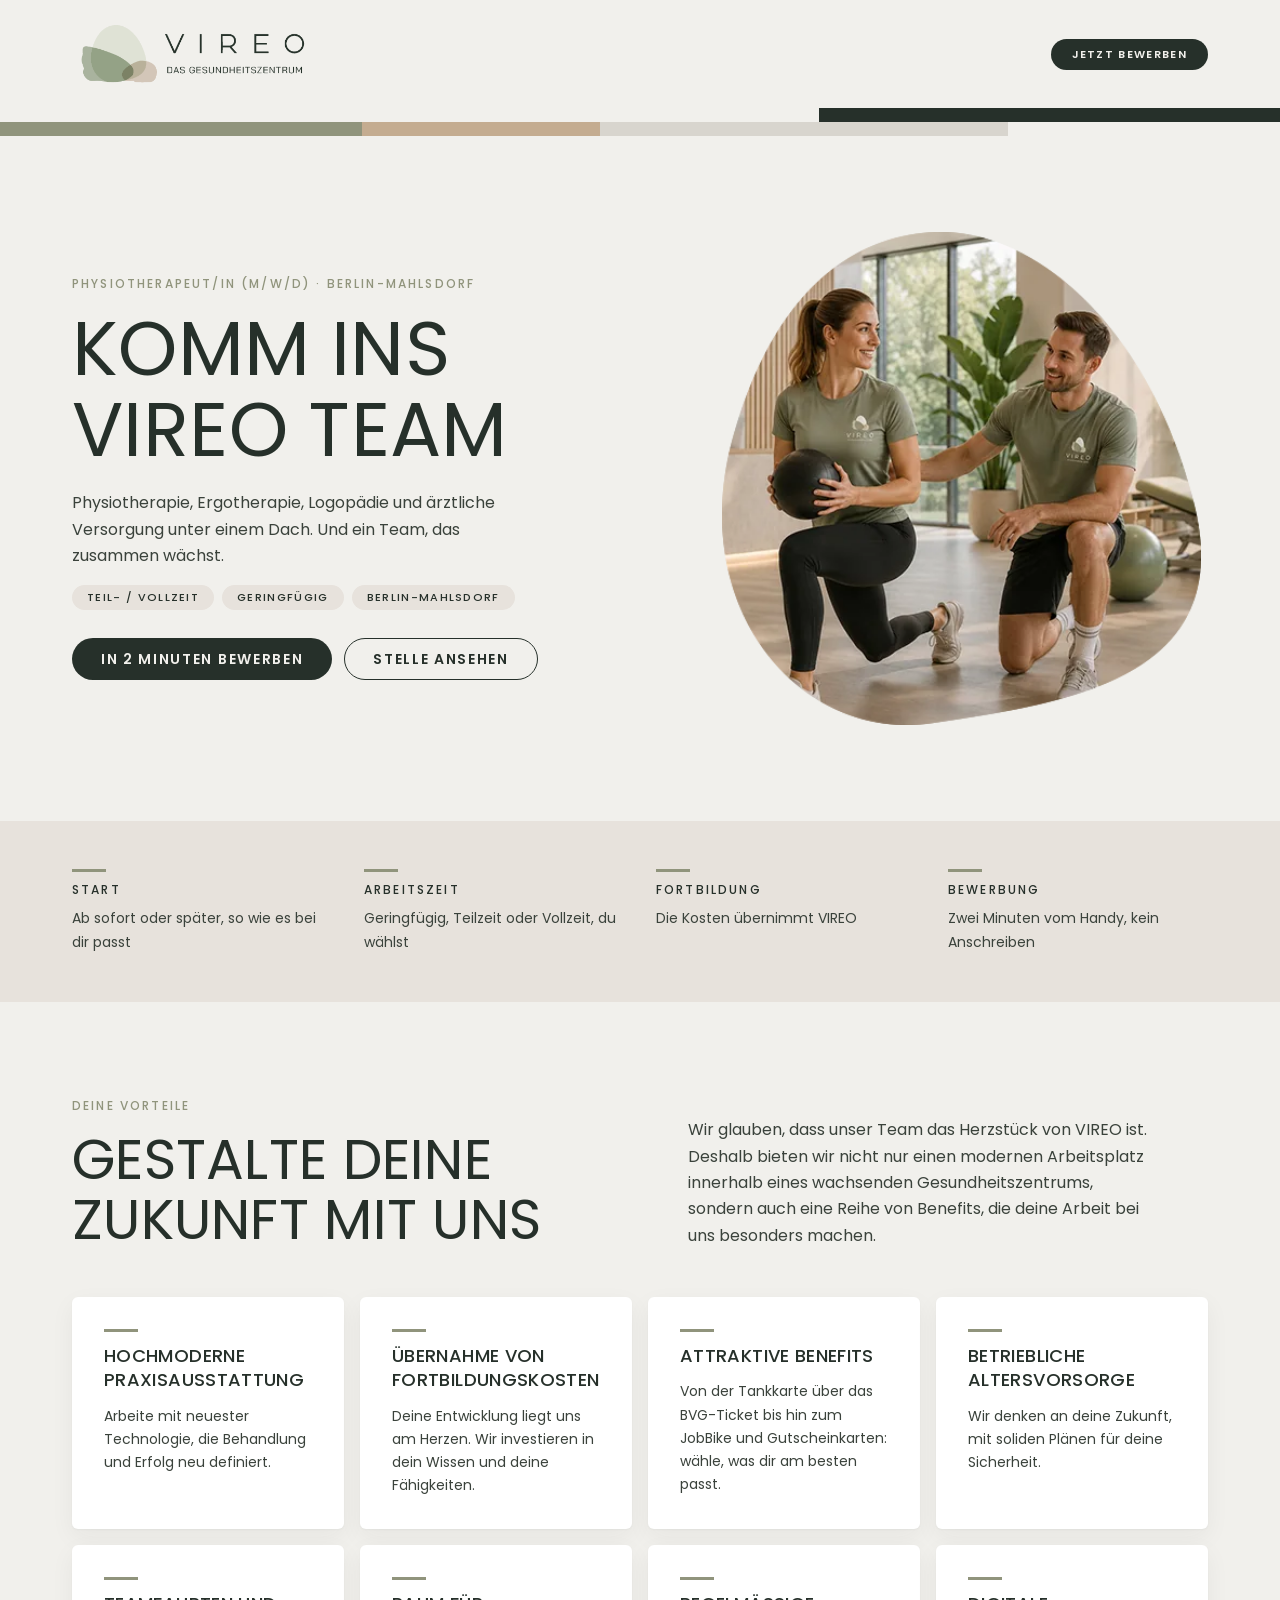
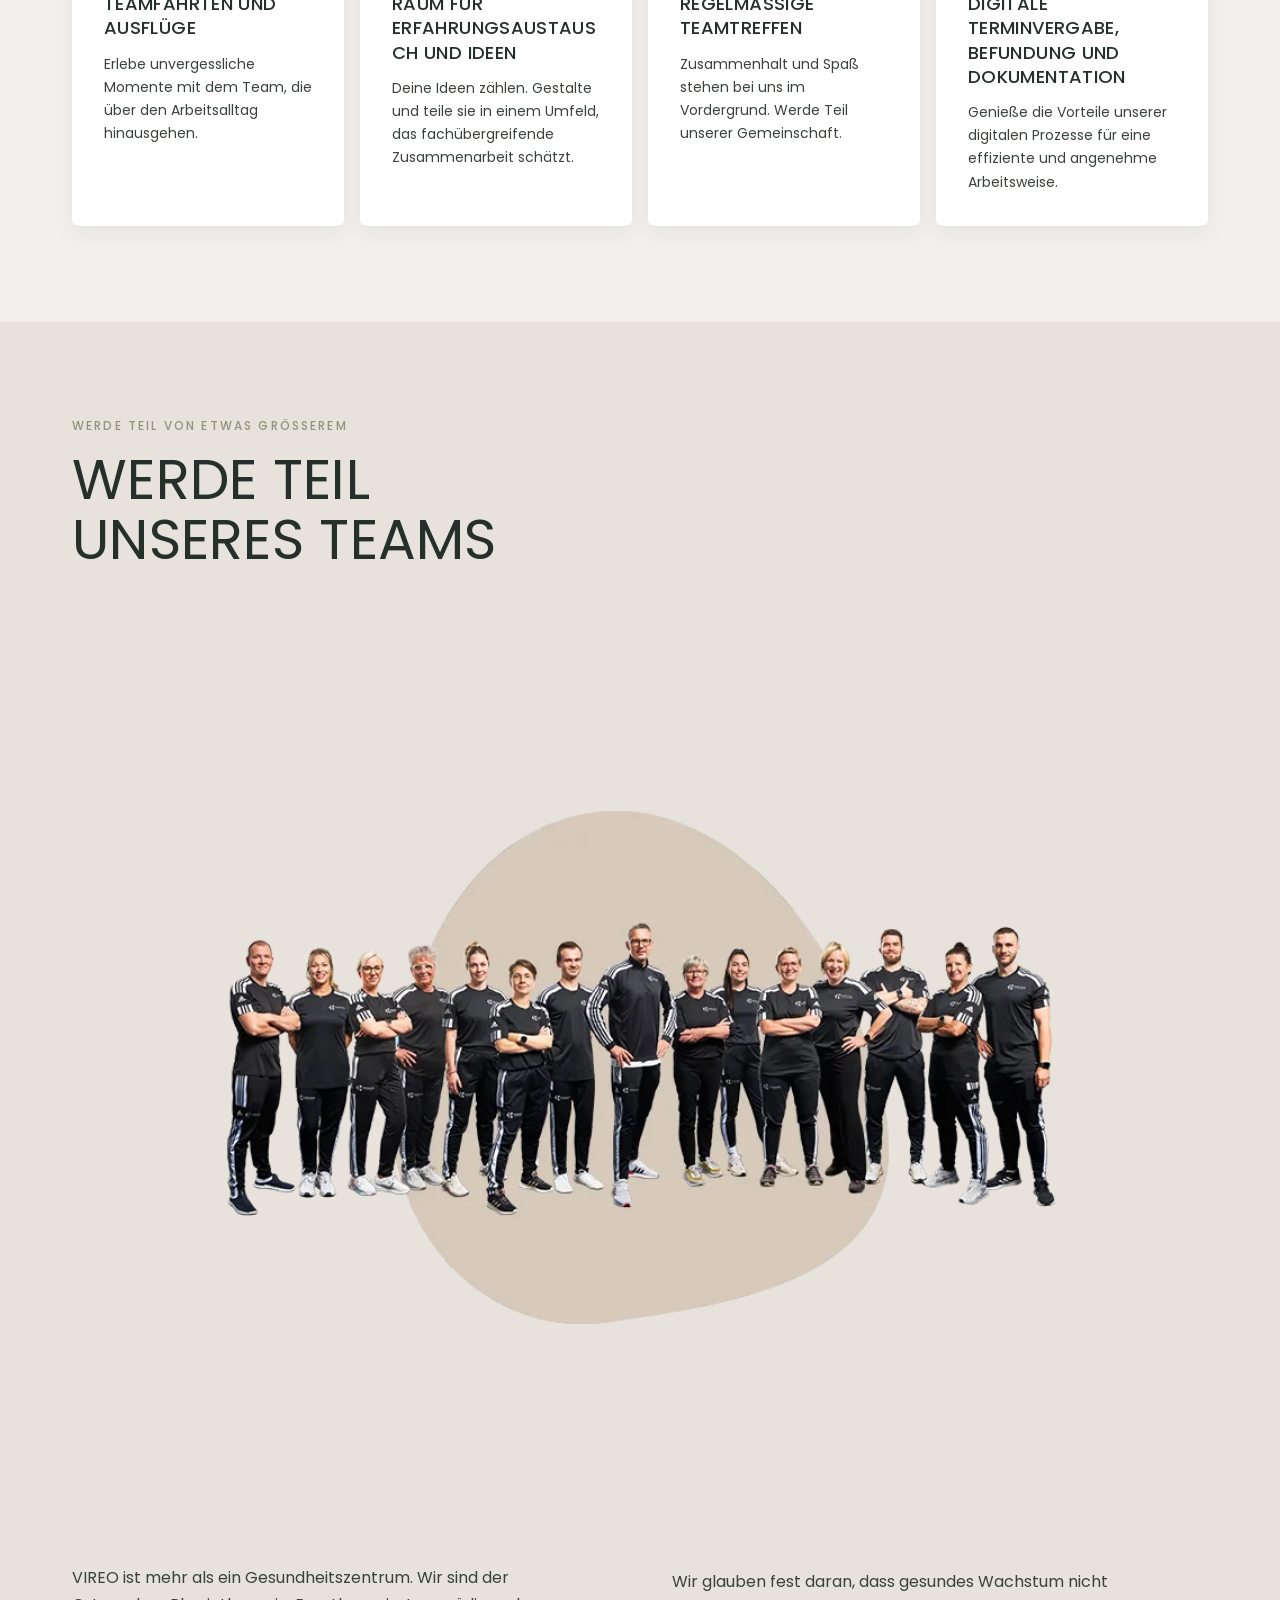
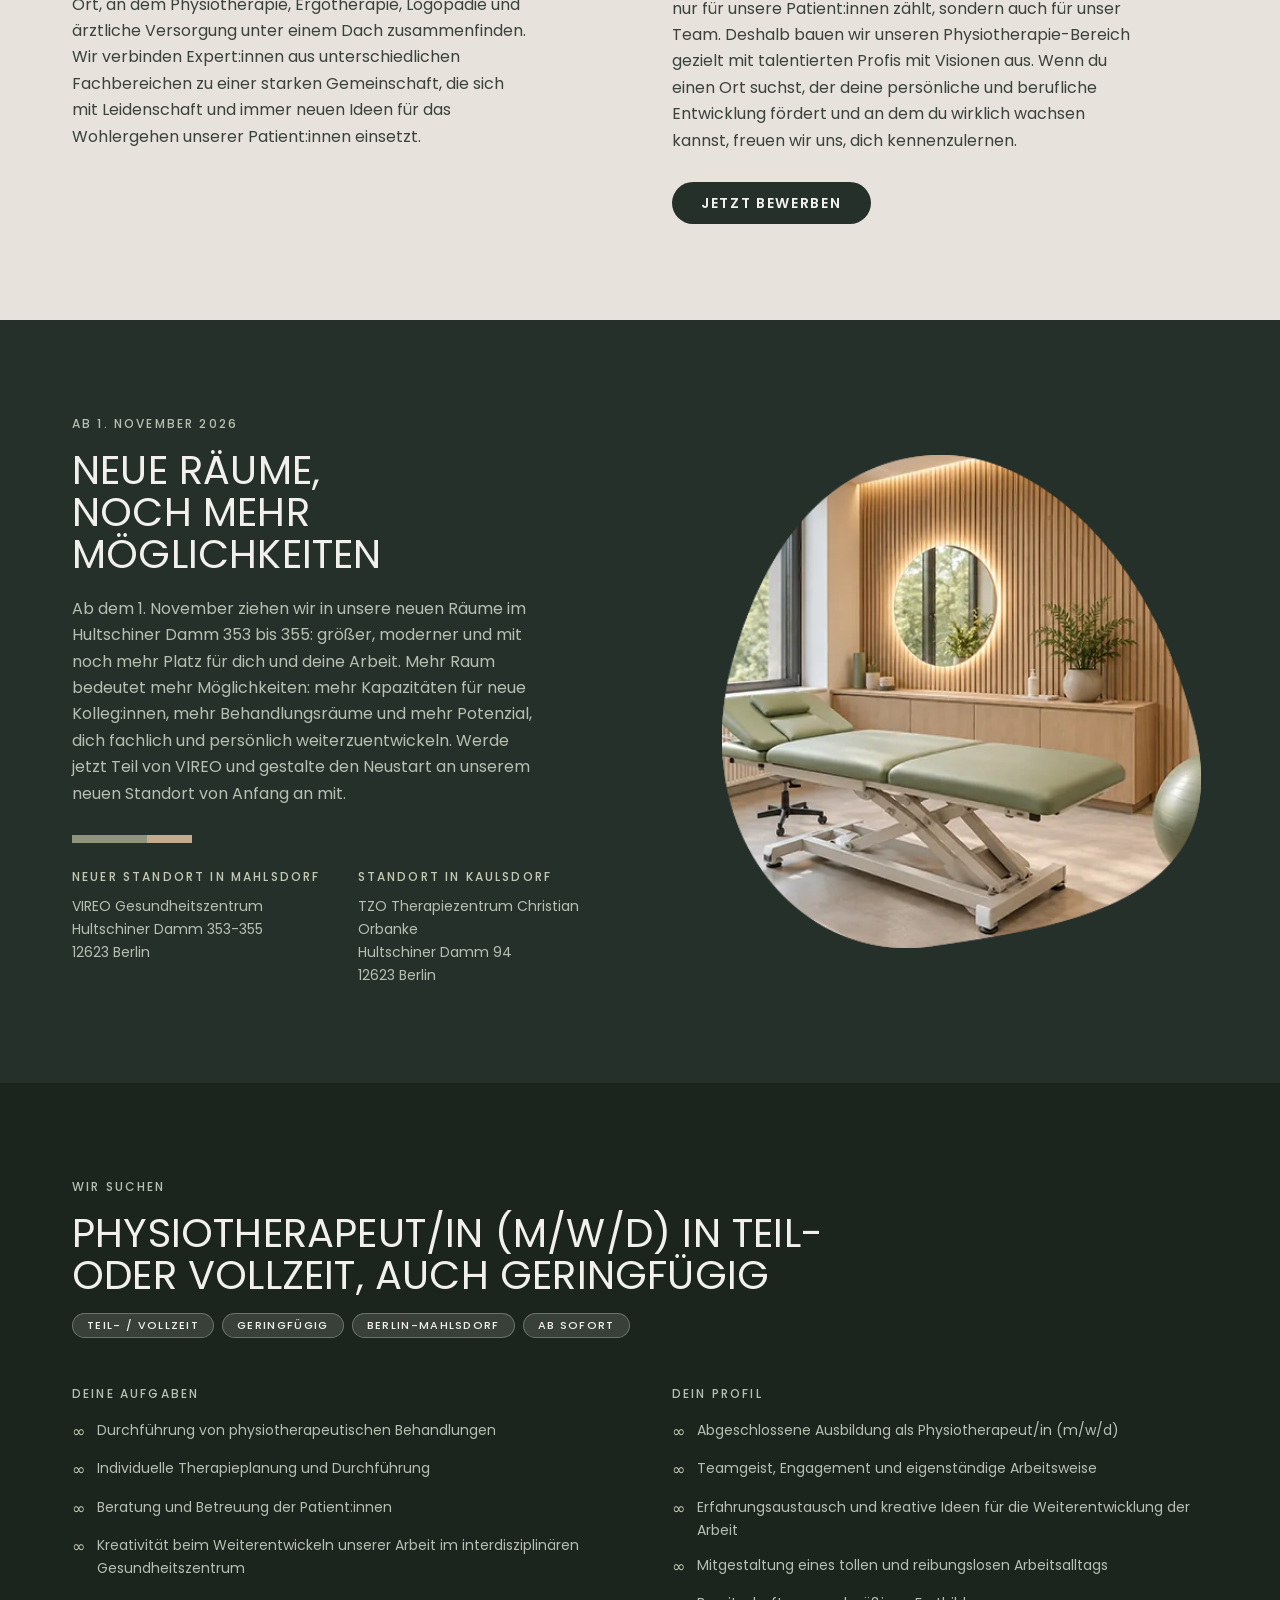
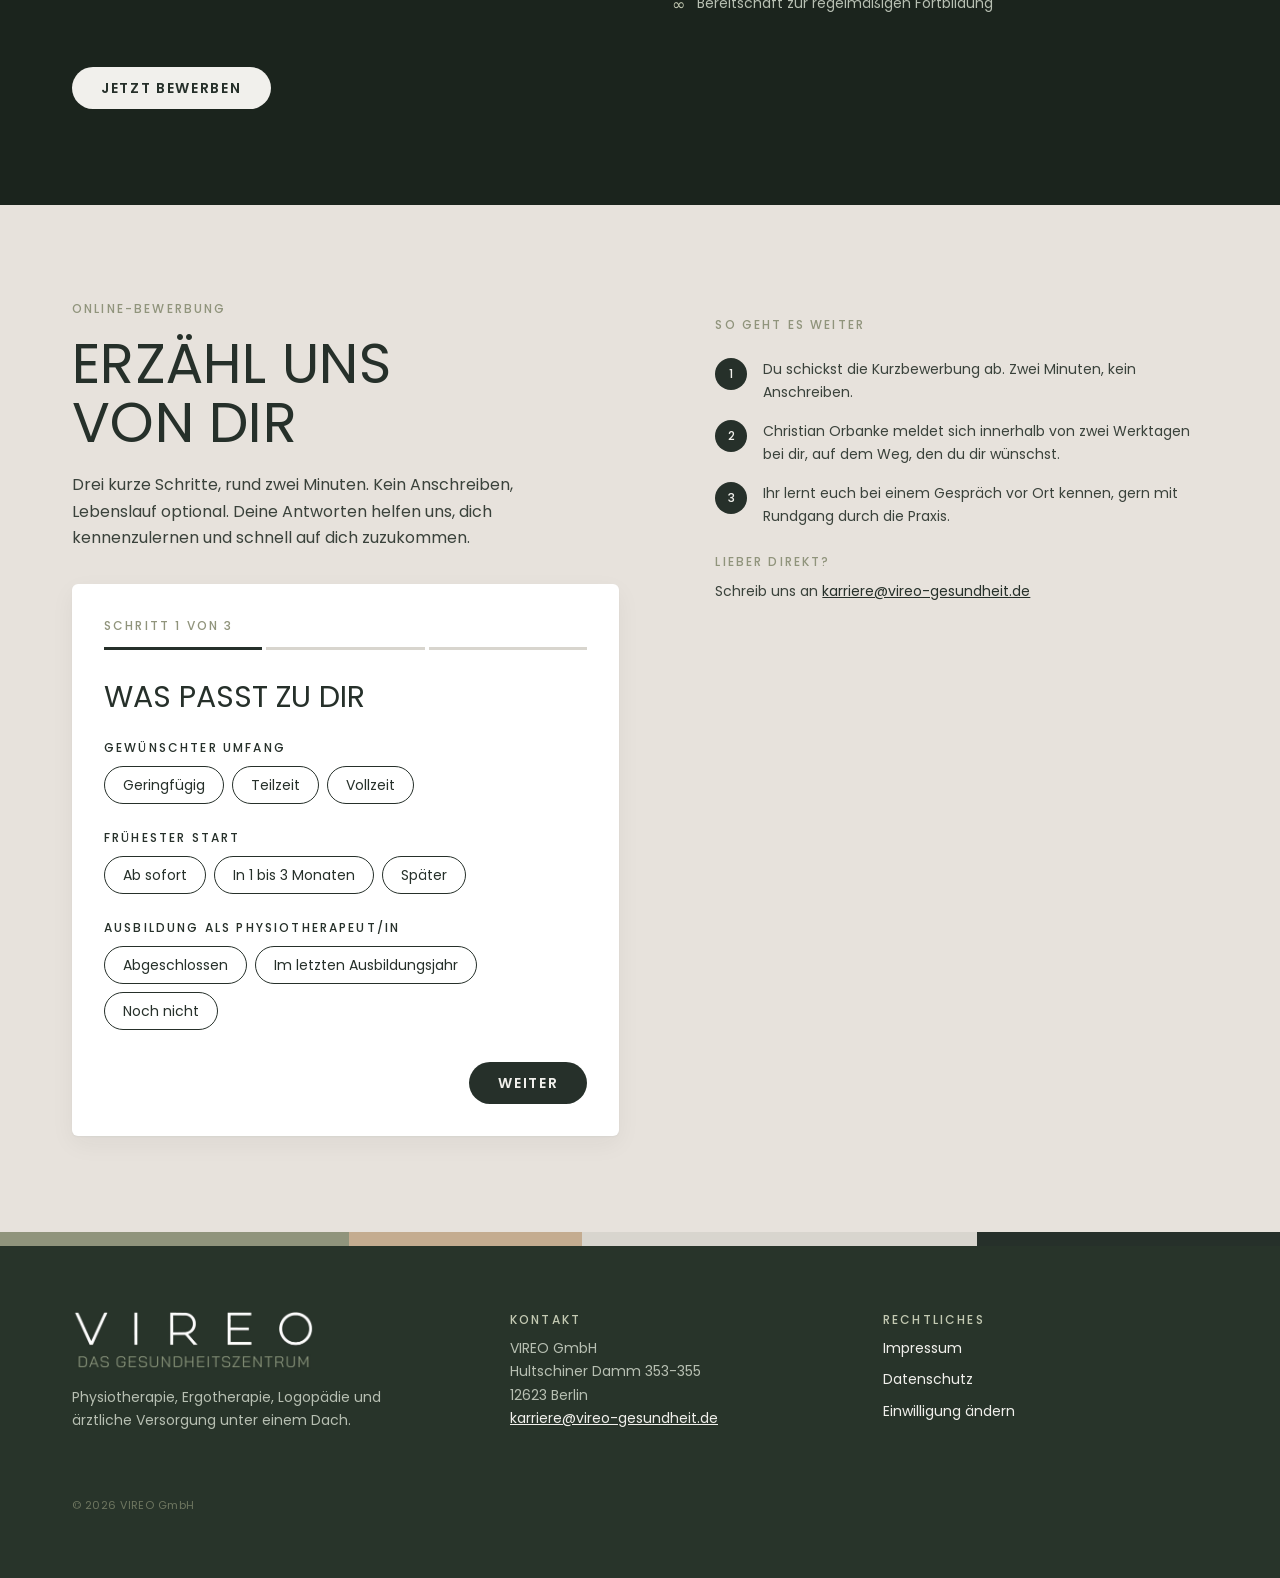
==== commit e7277d35: "Zweite Fassung als Perspective-artiger Funnel, Logo-Abstand und Tokens ausgegliedert - funnel.html/." ====
--- a/index.html
+++ b/index.html
@@ -12,7 +12,7 @@
 <meta property="og:image" content="assets/og.jpg">
 <meta property="og:type" content="website">
 <link rel="icon" href="assets/favicon.png" type="image/png">
-<link rel="preload" href="assets/fonts/poppins-400.woff2" as="font" type="font/woff2" crossorigin>
+<link rel="stylesheet" href="tokens.css">
 <link rel="stylesheet" href="styles.css">
 <script type="application/ld+json">
 {"@context":"https://schema.org","@type":"JobPosting","title":"Physiotherapeut/in (m/w/d)","description":"Physiotherapeut/in (m/w/d) in Berlin-Mahlsdorf, geringfügig, Teilzeit oder Vollzeit. Durchführung physiotherapeutischer Behandlungen, individuelle Therapieplanung, Beratung und Betreuung der Patient:innen.","datePosted":"2026-09-09","employmentType":["FULL_TIME","PART_TIME"],"hiringOrganization":{"@type":"Organization","name":"VIREO GmbH","sameAs":"https://vireo-gesundheit.de"},"jobLocation":{"@type":"Place","address":{"@type":"PostalAddress","streetAddress":"Hultschiner Damm 353-355","addressLocality":"Berlin","postalCode":"12623","addressCountry":"DE"}}}
--- a/tokens.css
+++ b/tokens.css
@@ -0,0 +1,32 @@
+@font-face{font-family:'Poppins';font-style:normal;font-weight:300;font-display:swap;src:url('assets/fonts/poppins-300.woff2') format('woff2');unicode-range:U+0000-00FF,U+0131,U+0152-0153,U+02BB-02BC,U+02C6,U+02DA,U+02DC,U+0304,U+0308,U+0329,U+2000-206F,U+20AC,U+2122,U+2191,U+2193,U+2212,U+2215,U+FEFF,U+FFFD;}
+@font-face{font-family:'Poppins';font-style:normal;font-weight:400;font-display:swap;src:url('assets/fonts/poppins-400.woff2') format('woff2');unicode-range:U+0000-00FF,U+0131,U+0152-0153,U+02BB-02BC,U+02C6,U+02DA,U+02DC,U+0304,U+0308,U+0329,U+2000-206F,U+20AC,U+2122,U+2191,U+2193,U+2212,U+2215,U+FEFF,U+FFFD;}
+@font-face{font-family:'Poppins';font-style:normal;font-weight:500;font-display:swap;src:url('assets/fonts/poppins-500.woff2') format('woff2');unicode-range:U+0000-00FF,U+0131,U+0152-0153,U+02BB-02BC,U+02C6,U+02DA,U+02DC,U+0304,U+0308,U+0329,U+2000-206F,U+20AC,U+2122,U+2191,U+2193,U+2212,U+2215,U+FEFF,U+FFFD;}
+@font-face{font-family:'Poppins';font-style:normal;font-weight:600;font-display:swap;src:url('assets/fonts/poppins-600.woff2') format('woff2');unicode-range:U+0000-00FF,U+0131,U+0152-0153,U+02BB-02BC,U+02C6,U+02DA,U+02DC,U+0304,U+0308,U+0329,U+2000-206F,U+20AC,U+2122,U+2191,U+2193,U+2212,U+2215,U+FEFF,U+FFFD;}
+
+/* ============================================================
+   VIREO Bewerbungsseite · Tokens 1:1 aus dem VIREO Design System
+   ============================================================ */
+:root{
+  --green-900:#1B241D;--green-800:#26302A;--green-700:#33402F;--green-500:#6E7660;--green-400:#90947C;--green-300:#A9AF95;--green-200:#C3C9B2;--green-100:#DCE0D2;
+  --clay-600:#8C7868;--clay-400:#C4AC90;--clay-300:#D6C6B2;--stone-300:#D8D5CE;--sand-200:#E7E2DC;--paper-100:#F1F0EC;--white:#FFFFFF;
+  --footer-bg:#28342A;
+  --surface-page:var(--paper-100);--surface-sand:var(--sand-200);--surface-card:var(--white);--surface-inverse:var(--green-800);--surface-inverse-deep:var(--green-900);
+  --text-heading:var(--green-800);--text-body:#3A423B;--text-muted:var(--green-500);--text-eyebrow:var(--green-400);--text-on-inverse:var(--paper-100);--text-on-inverse-muted:#B7BFB2;
+  --line-hairline:rgba(38,48,42,0.14);--line-on-inverse:rgba(241,240,236,0.28);
+  --field-bg:var(--white);--field-border:var(--line-hairline);--field-border-focus:var(--green-400);--field-placeholder:#9AA096;
+  --status-error:#8E4B3C;
+  --font-core:'Poppins','Century Gothic','Avenir Next',system-ui,sans-serif;
+  --fs-display-xl:clamp(40px,7vw,76px);--fs-display-l:clamp(32px,5vw,56px);--fs-display-m:clamp(26px,3.6vw,40px);--fs-display-s:clamp(22px,3vw,30px);
+  --fs-title:22px;--fs-body-l:18px;--fs-body:16px;--fs-body-s:14px;--fs-eyebrow:12px;--fs-micro:11px;
+  --lh-display:1.06;--lh-title:1.25;--lh-body:1.65;--lh-tight:1.35;
+  --ls-wordmark:.34em;--ls-eyebrow:.18em;--ls-button:.12em;--ls-display:.005em;
+  --measure-body:46ch;
+  --space-1:4px;--space-2:8px;--space-3:12px;--space-4:16px;--space-5:24px;--space-6:32px;--space-7:48px;--space-8:64px;--space-9:96px;
+  --section-y:clamp(56px,9vw,96px);--container:1200px;--container-narrow:880px;
+  --band-h:14px;--band-h-thin:8px;
+  --radius-pill:999px;--radius-panel:6px;--radius-field:4px;--radius-photo:12px;
+  --shadow-card:0 1px 2px rgba(38,48,42,.04),0 8px 24px rgba(38,48,42,.05);
+  --blob-1:62% 38% 46% 54% / 54% 46% 54% 46%;--blob-2:44% 56% 62% 38% / 46% 58% 42% 54%;--blob-3:55% 45% 38% 62% / 62% 40% 60% 38%;
+  --ease-standard:cubic-bezier(.22,.61,.36,1);--ease-out-soft:cubic-bezier(.16,.84,.44,1);
+  --dur-fast:140ms;--dur-base:220ms;--dur-slow:420ms;--dur-reveal:700ms;
+}
--- a/styles.css
+++ b/styles.css
@@ -1,35 +1,3 @@
-@font-face{font-family:'Poppins';font-style:normal;font-weight:300;font-display:swap;src:url('assets/fonts/poppins-300.woff2') format('woff2');unicode-range:U+0000-00FF,U+0131,U+0152-0153,U+02BB-02BC,U+02C6,U+02DA,U+02DC,U+0304,U+0308,U+0329,U+2000-206F,U+20AC,U+2122,U+2191,U+2193,U+2212,U+2215,U+FEFF,U+FFFD;}
-@font-face{font-family:'Poppins';font-style:normal;font-weight:400;font-display:swap;src:url('assets/fonts/poppins-400.woff2') format('woff2');unicode-range:U+0000-00FF,U+0131,U+0152-0153,U+02BB-02BC,U+02C6,U+02DA,U+02DC,U+0304,U+0308,U+0329,U+2000-206F,U+20AC,U+2122,U+2191,U+2193,U+2212,U+2215,U+FEFF,U+FFFD;}
-@font-face{font-family:'Poppins';font-style:normal;font-weight:500;font-display:swap;src:url('assets/fonts/poppins-500.woff2') format('woff2');unicode-range:U+0000-00FF,U+0131,U+0152-0153,U+02BB-02BC,U+02C6,U+02DA,U+02DC,U+0304,U+0308,U+0329,U+2000-206F,U+20AC,U+2122,U+2191,U+2193,U+2212,U+2215,U+FEFF,U+FFFD;}
-@font-face{font-family:'Poppins';font-style:normal;font-weight:600;font-display:swap;src:url('assets/fonts/poppins-600.woff2') format('woff2');unicode-range:U+0000-00FF,U+0131,U+0152-0153,U+02BB-02BC,U+02C6,U+02DA,U+02DC,U+0304,U+0308,U+0329,U+2000-206F,U+20AC,U+2122,U+2191,U+2193,U+2212,U+2215,U+FEFF,U+FFFD;}
-
-/* ============================================================
-   VIREO Bewerbungsseite · Tokens 1:1 aus dem VIREO Design System
-   ============================================================ */
-:root{
-  --green-900:#1B241D;--green-800:#26302A;--green-700:#33402F;--green-500:#6E7660;--green-400:#90947C;--green-300:#A9AF95;--green-200:#C3C9B2;--green-100:#DCE0D2;
-  --clay-600:#8C7868;--clay-400:#C4AC90;--clay-300:#D6C6B2;--stone-300:#D8D5CE;--sand-200:#E7E2DC;--paper-100:#F1F0EC;--white:#FFFFFF;
-  --footer-bg:#28342A;
-  --surface-page:var(--paper-100);--surface-sand:var(--sand-200);--surface-card:var(--white);--surface-inverse:var(--green-800);--surface-inverse-deep:var(--green-900);
-  --text-heading:var(--green-800);--text-body:#3A423B;--text-muted:var(--green-500);--text-eyebrow:var(--green-400);--text-on-inverse:var(--paper-100);--text-on-inverse-muted:#B7BFB2;
-  --line-hairline:rgba(38,48,42,0.14);--line-on-inverse:rgba(241,240,236,0.28);
-  --field-bg:var(--white);--field-border:var(--line-hairline);--field-border-focus:var(--green-400);--field-placeholder:#9AA096;
-  --status-error:#8E4B3C;
-  --font-core:'Poppins','Century Gothic','Avenir Next',system-ui,sans-serif;
-  --fs-display-xl:clamp(40px,7vw,76px);--fs-display-l:clamp(32px,5vw,56px);--fs-display-m:clamp(26px,3.6vw,40px);--fs-display-s:clamp(22px,3vw,30px);
-  --fs-title:22px;--fs-body-l:18px;--fs-body:16px;--fs-body-s:14px;--fs-eyebrow:12px;--fs-micro:11px;
-  --lh-display:1.06;--lh-title:1.25;--lh-body:1.65;--lh-tight:1.35;
-  --ls-wordmark:.34em;--ls-eyebrow:.18em;--ls-button:.12em;--ls-display:.005em;
-  --measure-body:46ch;
-  --space-1:4px;--space-2:8px;--space-3:12px;--space-4:16px;--space-5:24px;--space-6:32px;--space-7:48px;--space-8:64px;--space-9:96px;
-  --section-y:clamp(56px,9vw,96px);--container:1200px;--container-narrow:880px;
-  --band-h:14px;--band-h-thin:8px;
-  --radius-pill:999px;--radius-panel:6px;--radius-field:4px;--radius-photo:12px;
-  --shadow-card:0 1px 2px rgba(38,48,42,.04),0 8px 24px rgba(38,48,42,.05);
-  --blob-1:62% 38% 46% 54% / 54% 46% 54% 46%;--blob-2:44% 56% 62% 38% / 46% 58% 42% 54%;--blob-3:55% 45% 38% 62% / 62% 40% 60% 38%;
-  --ease-standard:cubic-bezier(.22,.61,.36,1);--ease-out-soft:cubic-bezier(.16,.84,.44,1);
-  --dur-fast:140ms;--dur-base:220ms;--dur-slow:420ms;--dur-reveal:700ms;
-}
 *,*::before,*::after{box-sizing:border-box}
 html{scroll-behavior:smooth;-webkit-text-size-adjust:100%}
 body{margin:0;background:var(--surface-page);color:var(--text-body);font-family:var(--font-core);font-size:var(--fs-body);line-height:var(--lh-body);-webkit-font-smoothing:antialiased}
@@ -96,8 +64,8 @@
 /* --- Header --- */
 .site-header{background:var(--surface-page)}
 .site-header .container{display:flex;align-items:center;justify-content:space-between;padding-top:18px;padding-bottom:18px}
-.site-header .logo img{height:40px;width:auto}
-@media(min-width:768px){.site-header .container{padding-top:22px;padding-bottom:22px}.site-header .logo img{height:48px}}
+.site-header .logo img{height:52px;width:auto}
+@media(min-width:768px){.site-header .container{padding-top:22px;padding-bottom:22px}.site-header .logo img{height:64px}}
 
 /* --- Sections --- */
 .section{padding:var(--section-y) 0}
@@ -211,7 +179,7 @@
 .site-footer{background:var(--footer-bg);color:var(--text-on-inverse-muted)}
 .site-footer .container{display:grid;gap:var(--space-7);padding-top:var(--space-8);padding-bottom:var(--space-8)}
 @media(min-width:768px){.site-footer .container{grid-template-columns:1.2fr 1fr 1fr}}
-.site-footer .logo img{height:56px;width:auto}
+.site-footer .logo img{height:60px;width:auto}
 .site-footer p{font-size:var(--fs-body-s);max-width:38ch}
 .site-footer .legal{display:flex;flex-direction:column;gap:var(--space-2);font-size:var(--fs-body-s)}
 .site-footer .legal a{color:var(--paper-100);text-decoration:none}
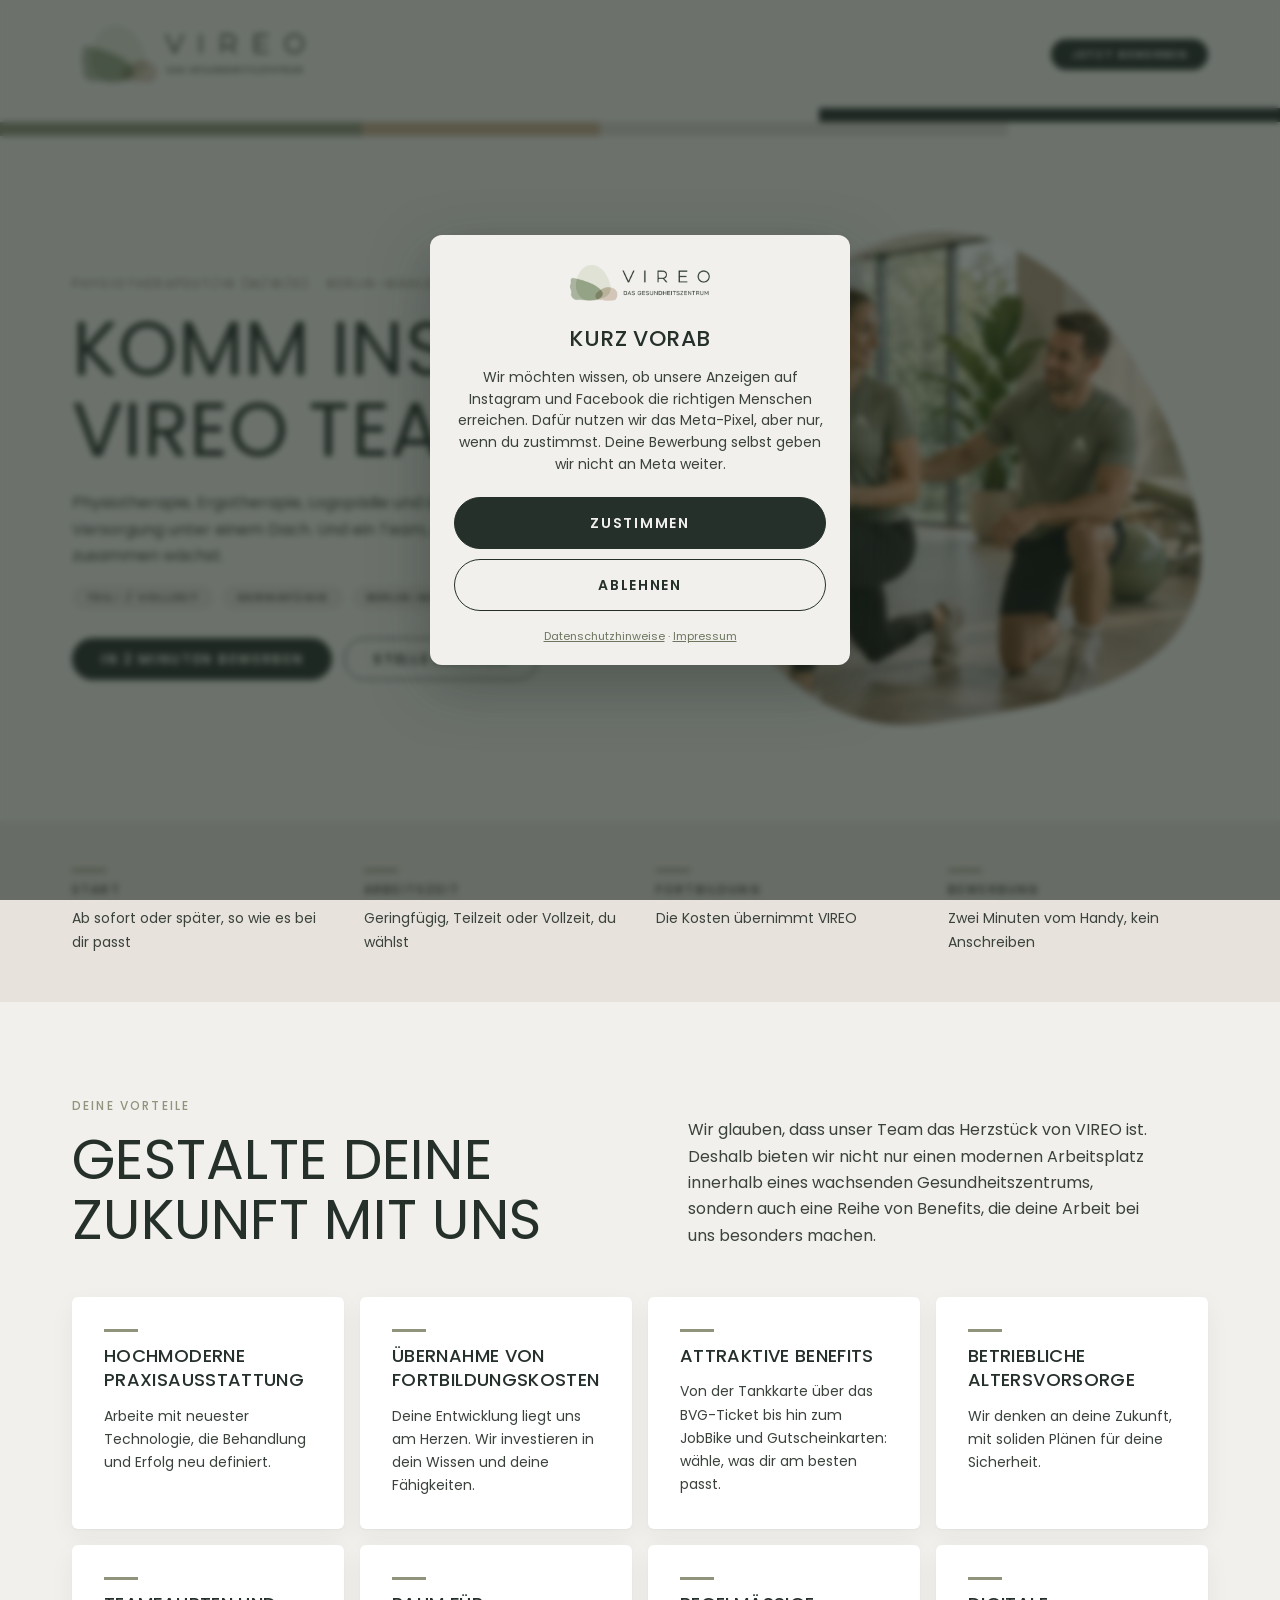
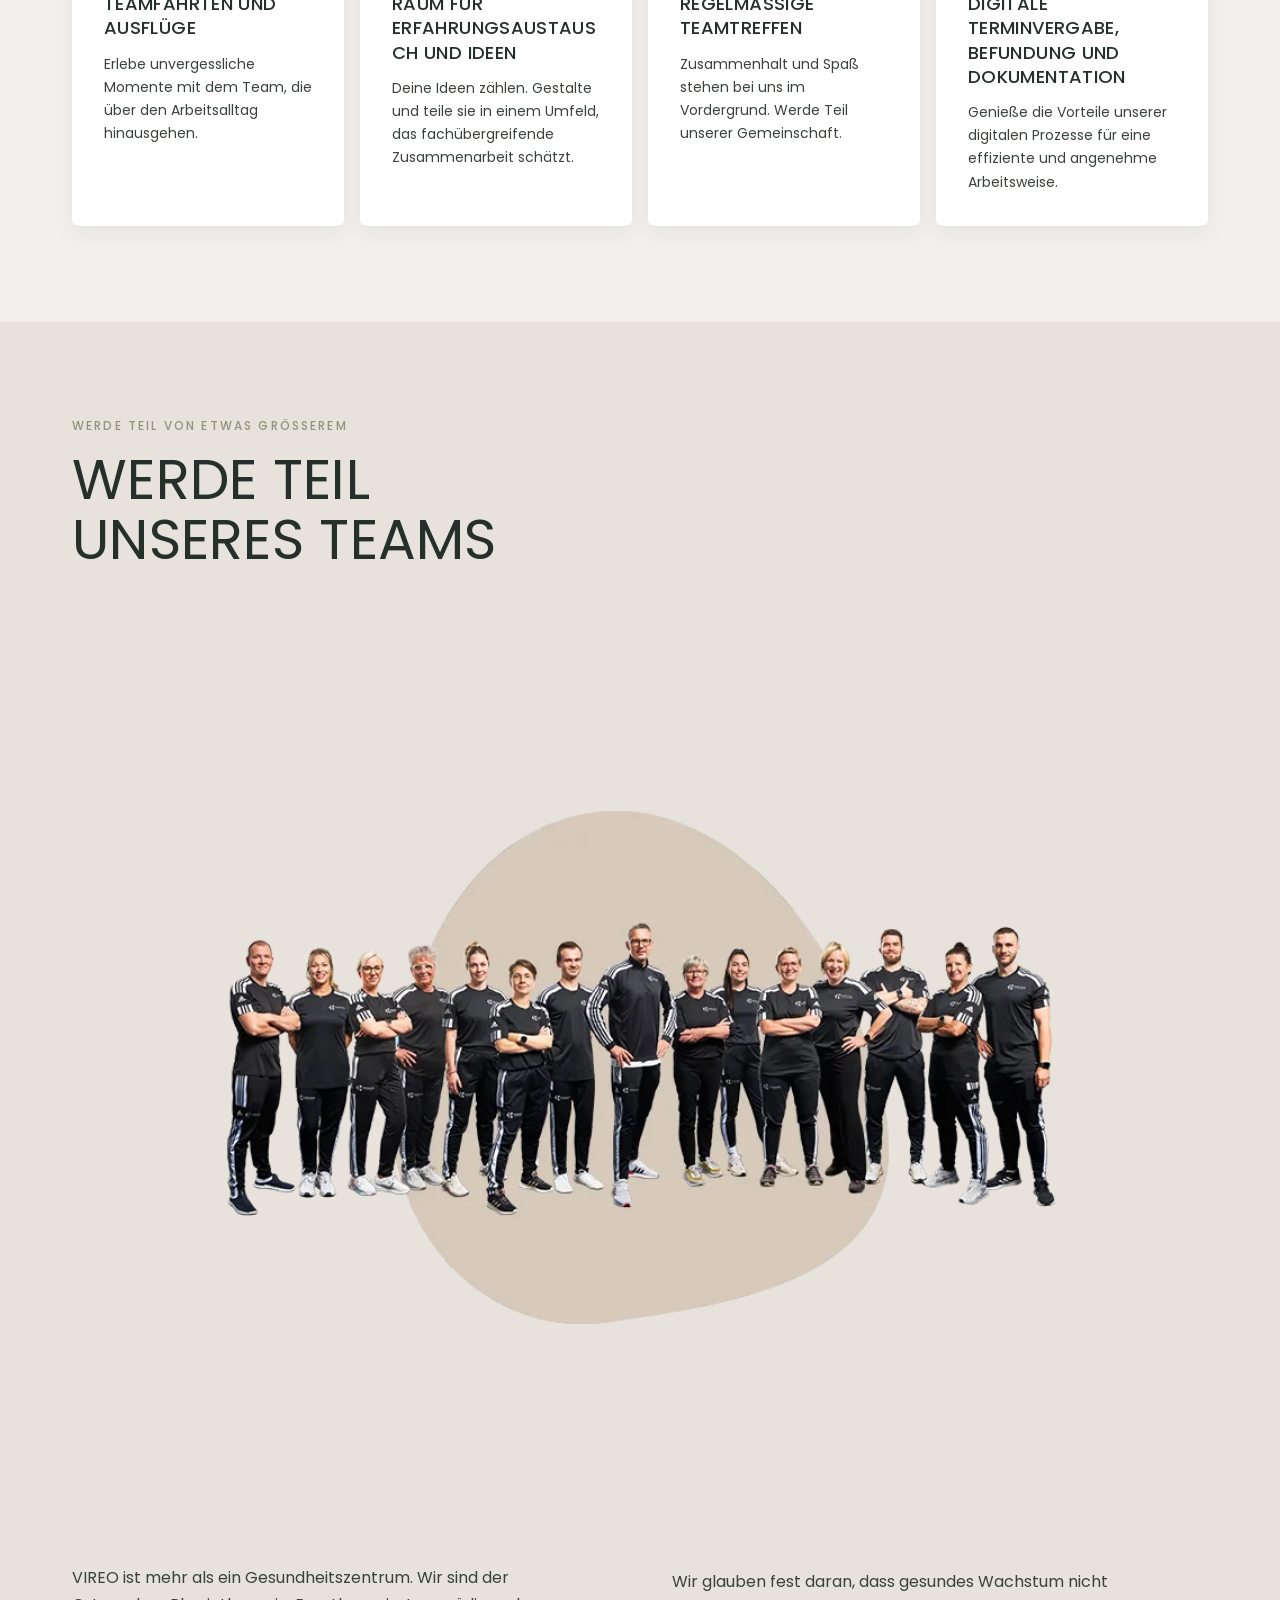
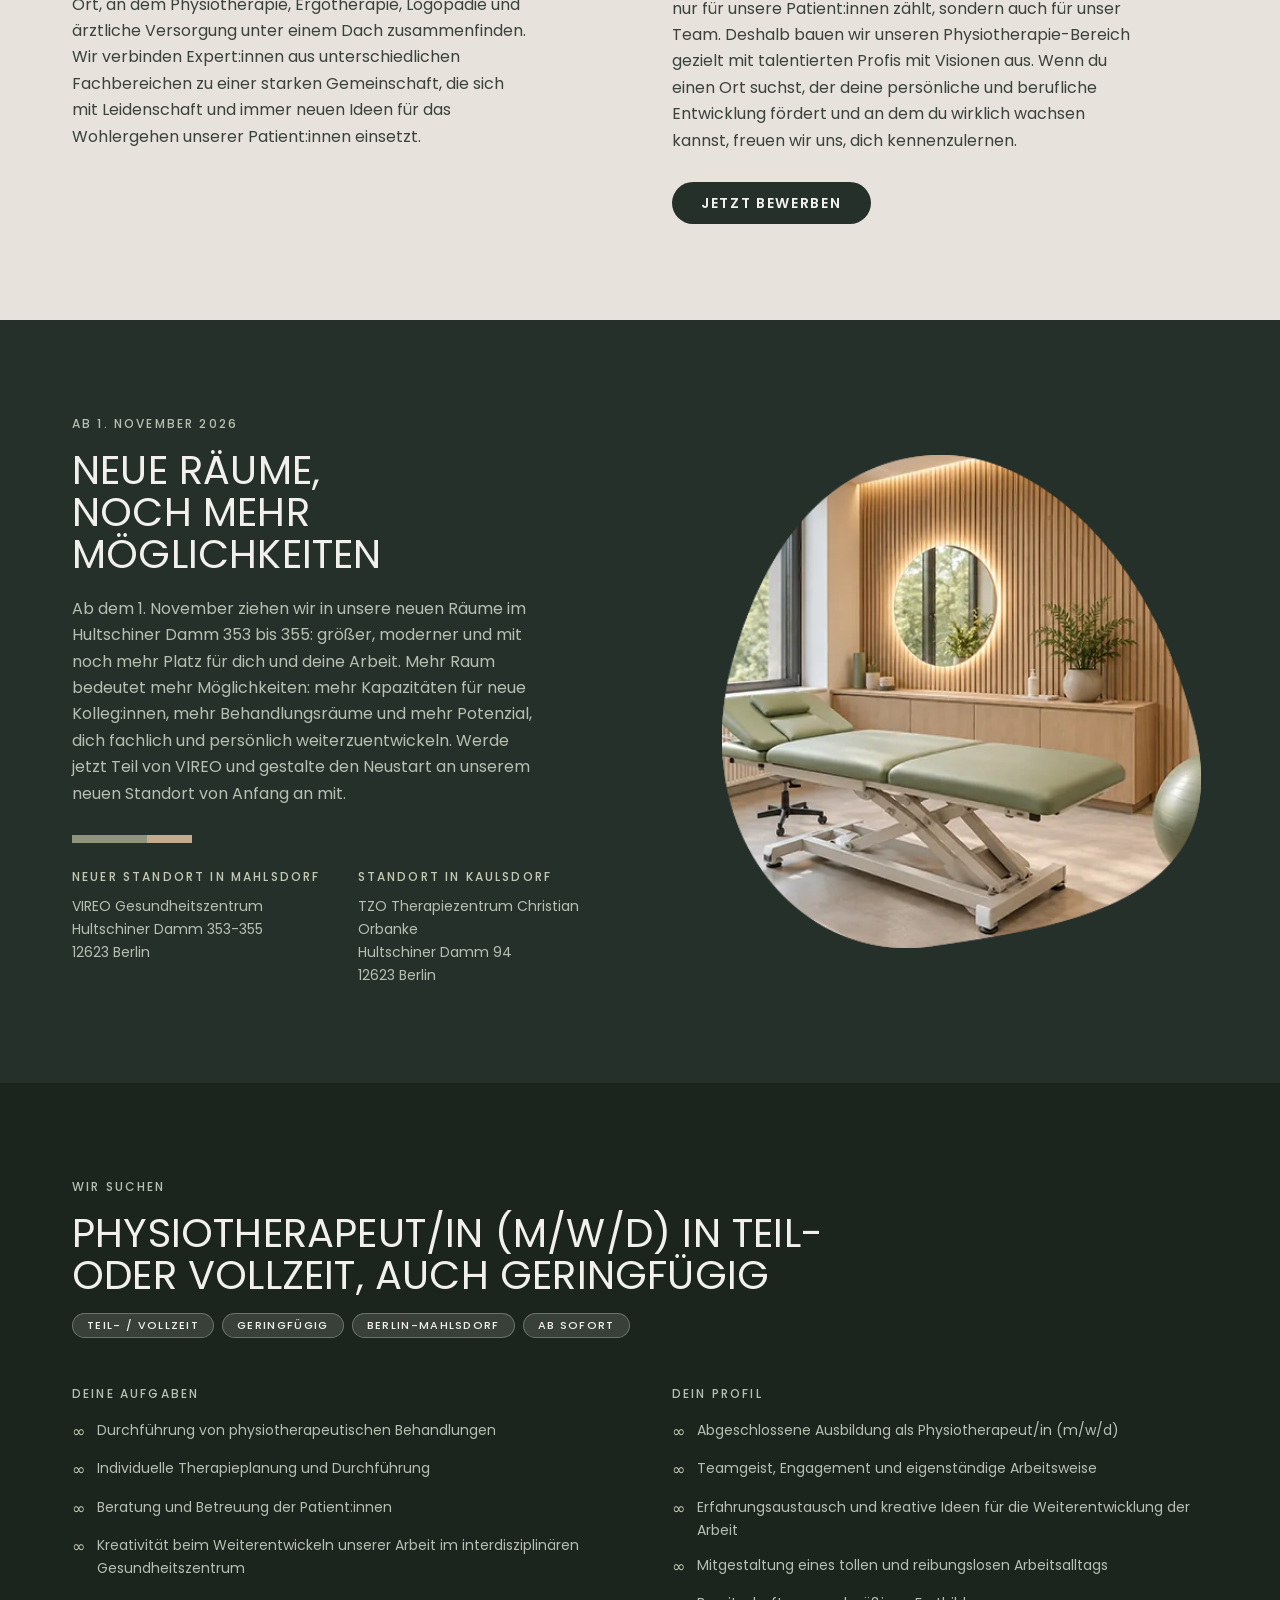
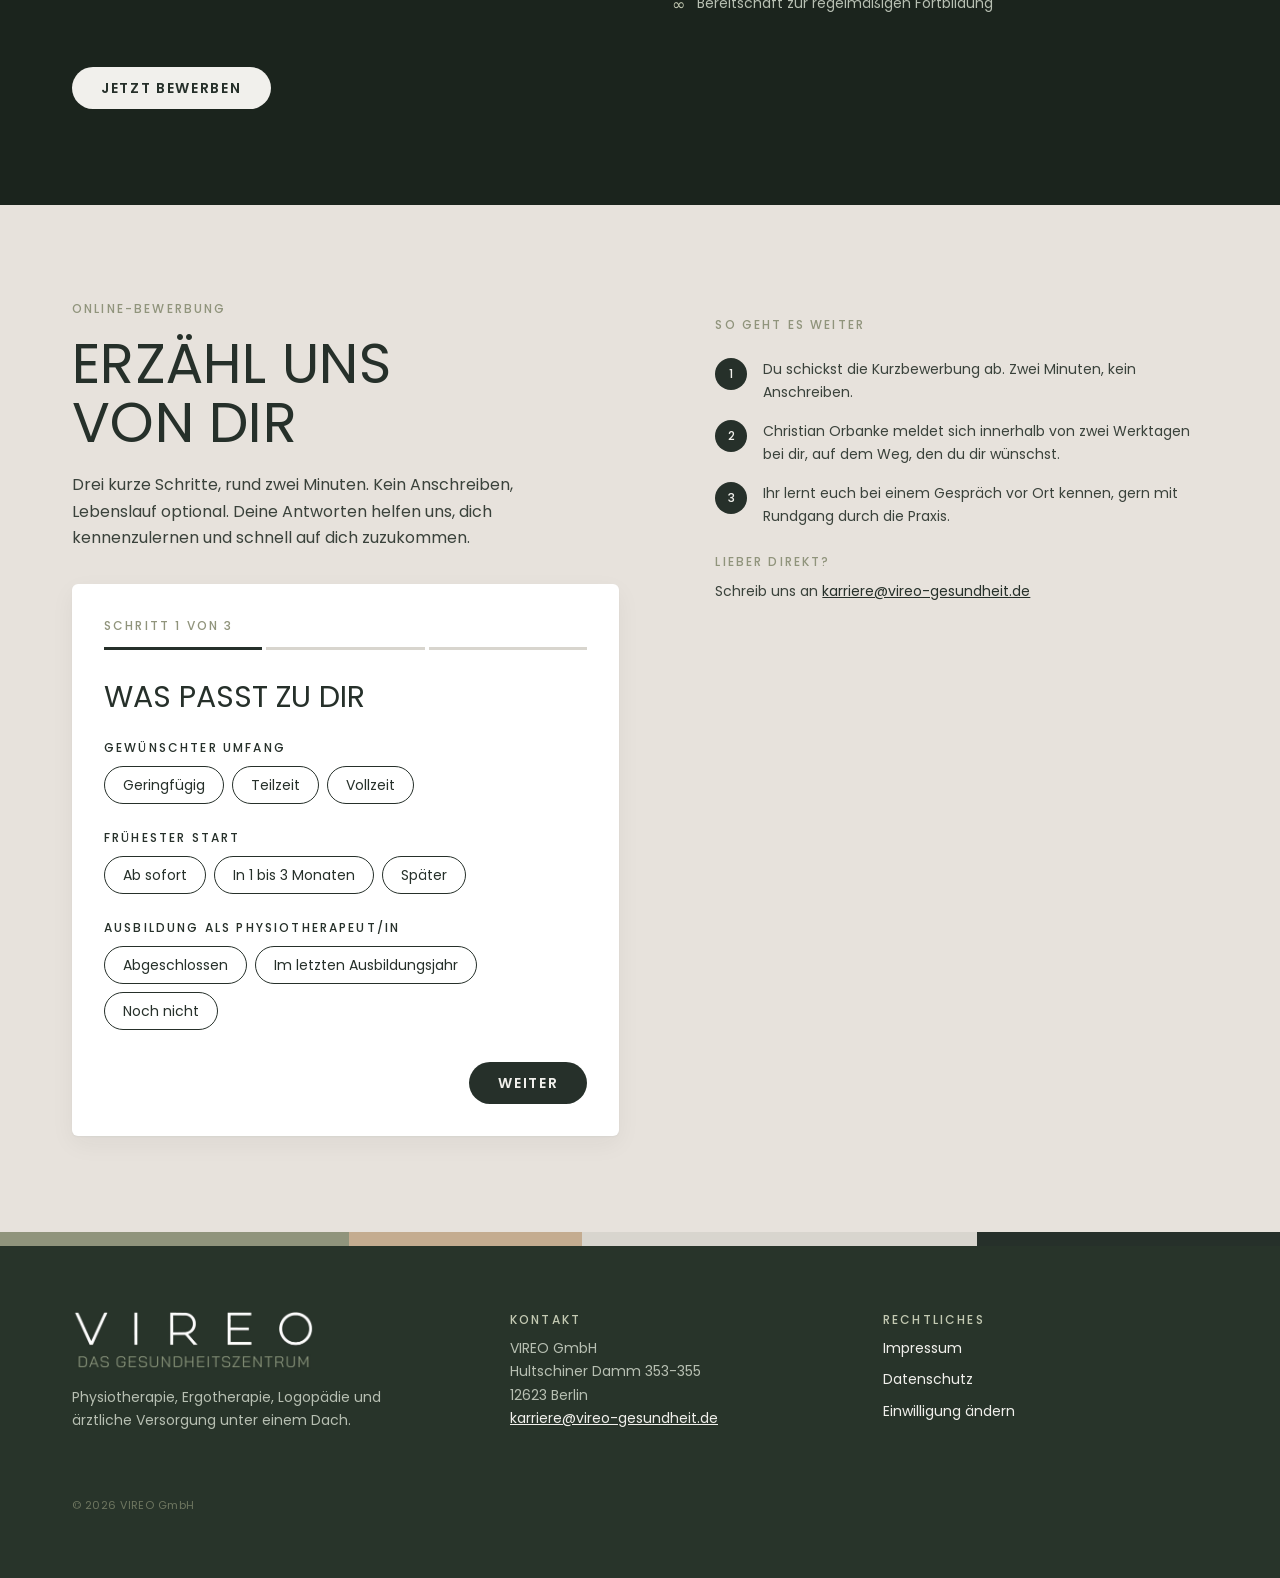
==== commit 4f0e28be: "Einwilligung als Dialog mittig über der Seite, Pixel auch auf der langen Seite Co-Authored-By: Claud" ====
--- a/index.html
+++ b/index.html
@@ -14,6 +14,7 @@
 <link rel="icon" href="assets/favicon.png" type="image/png">
 <link rel="stylesheet" href="tokens.css">
 <link rel="stylesheet" href="styles.css">
+<link rel="stylesheet" href="consent.css">
 <script type="application/ld+json">
 {"@context":"https://schema.org","@type":"JobPosting","title":"Physiotherapeut/in (m/w/d)","description":"Physiotherapeut/in (m/w/d) in Berlin-Mahlsdorf, geringfügig, Teilzeit oder Vollzeit. Durchführung physiotherapeutischer Behandlungen, individuelle Therapieplanung, Beratung und Betreuung der Patient:innen.","datePosted":"2026-09-09","employmentType":["FULL_TIME","PART_TIME"],"hiringOrganization":{"@type":"Organization","name":"VIREO GmbH","sameAs":"https://vireo-gesundheit.de"},"jobLocation":{"@type":"Place","address":{"@type":"PostalAddress","streetAddress":"Hultschiner Damm 353-355","addressLocality":"Berlin","postalCode":"12623","addressCountry":"DE"}}}
 </script>
@@ -314,10 +315,16 @@
 
 <div class="sticky-cta" id="stickyCta"><a class="btn btn--full" href="#bewerbung">In 2 Minuten bewerben</a></div>
 
-<div class="consent" id="consent" role="dialog" aria-label="Einwilligung Meta-Pixel">
-  <div class="container">
-    <p>Wir würden gern mit dem Meta-Pixel messen, ob unsere Anzeigen zu Bewerbungen führen. Das passiert nur, wenn du zustimmst. <a href="datenschutz.html">Mehr dazu</a></p>
-    <div class="btns"><button type="button" class="btn btn--sm btn--secondary" style="color:var(--paper-100)" data-consent="no">Nein danke</button><button type="button" class="btn btn--sm btn--inverse" data-consent="yes">Einverstanden</button></div>
+<div class="cmp" id="consent" role="dialog" aria-modal="true" aria-labelledby="cmpTitle" hidden>
+  <div class="cmp__card">
+    <img class="cmp__logo" src="assets/logo-quer.png" alt="VIREO, das Gesundheitszentrum" width="454" height="120">
+    <h2 class="cmp__title" id="cmpTitle">Kurz vorab</h2>
+    <p class="cmp__text">Wir möchten wissen, ob unsere Anzeigen auf Instagram und Facebook die richtigen Menschen erreichen. Dafür nutzen wir das Meta-Pixel, aber nur, wenn du zustimmst. Deine Bewerbung selbst geben wir nicht an Meta weiter.</p>
+    <div class="cmp__btns">
+      <button type="button" class="cmp__btn cmp__btn--yes" data-consent="yes">Zustimmen</button>
+      <button type="button" class="cmp__btn" data-consent="no">Ablehnen</button>
+    </div>
+    <p class="cmp__more"><a href="datenschutz.html" target="_blank" rel="noopener">Datenschutzhinweise</a> · <a href="impressum.html" target="_blank" rel="noopener">Impressum</a></p>
   </div>
 </div>
 
--- a/styles.css
+++ b/styles.css
@@ -193,14 +193,6 @@
 body.has-sticky{padding-bottom:72px}
 
 /* --- Consent --- */
-.consent{position:fixed;left:0;right:0;bottom:0;z-index:50;display:none;background:var(--green-800);color:var(--text-on-inverse-muted);padding:var(--space-4) var(--space-5)}
-.consent.is-visible{display:block}
-.consent .container{display:flex;flex-wrap:wrap;align-items:center;gap:var(--space-4);padding:0}
-.consent p{flex:1 1 320px;font-size:var(--fs-body-s)}
-.consent p a{color:var(--paper-100)}
-.consent .btns{display:flex;gap:var(--space-2)}
-.consent .btn--sm{border-color:var(--line-on-inverse)}
-body.consent-open .sticky-cta{bottom:var(--consent-h,96px)}
 
 /* --- Legal pages --- */
 .legal-page{max-width:var(--container-narrow);margin:0 auto;padding:var(--section-y) var(--space-5)}
--- a/consent.css
+++ b/consent.css
@@ -0,0 +1,15 @@
+/* VIREO · Einwilligung Meta-Pixel, mittig über der Seite */
+.cmp{position:fixed;inset:0;z-index:100;display:flex;align-items:center;justify-content:center;padding:16px;padding-bottom:calc(16px + env(safe-area-inset-bottom));background:rgba(27,36,29,.62);-webkit-backdrop-filter:blur(3px);backdrop-filter:blur(3px)}
+.cmp[hidden]{display:none}
+.cmp__card{width:100%;max-width:420px;max-height:100%;overflow-y:auto;background:var(--paper-100);color:var(--text-body);border-radius:var(--radius-photo);padding:28px 24px 20px;box-shadow:0 20px 60px rgba(27,36,29,.35);text-align:center;font-family:var(--font-core)}
+.cmp__logo{height:40px;width:auto;margin:0 auto 18px;display:block}
+.cmp__title{margin:0 0 10px;font-size:var(--fs-title);font-weight:500;text-transform:uppercase;letter-spacing:.02em;color:var(--text-heading)}
+.cmp__text{margin:0 0 22px;font-size:var(--fs-body-s);line-height:1.55}
+.cmp__btns{display:flex;flex-direction:column;gap:10px}
+.cmp__btn{display:flex;align-items:center;justify-content:center;width:100%;min-height:52px;padding:14px 24px;border:1.5px solid var(--green-800);border-radius:var(--radius-pill);background:transparent;color:var(--green-800);font-family:inherit;font-size:var(--fs-body-s);font-weight:600;letter-spacing:var(--ls-button);text-transform:uppercase;line-height:1;cursor:pointer}
+.cmp__btn--yes{background:var(--green-800);color:var(--paper-100)}
+.cmp__btn--yes:hover{background:var(--green-900)}
+.cmp__btn:focus-visible{outline:2px solid var(--green-400);outline-offset:2px}
+.cmp__more{margin:16px 0 0;font-size:var(--fs-micro);color:var(--text-muted)}
+.cmp__more a{color:var(--text-muted)}
+body.cmp-open{overflow:hidden}
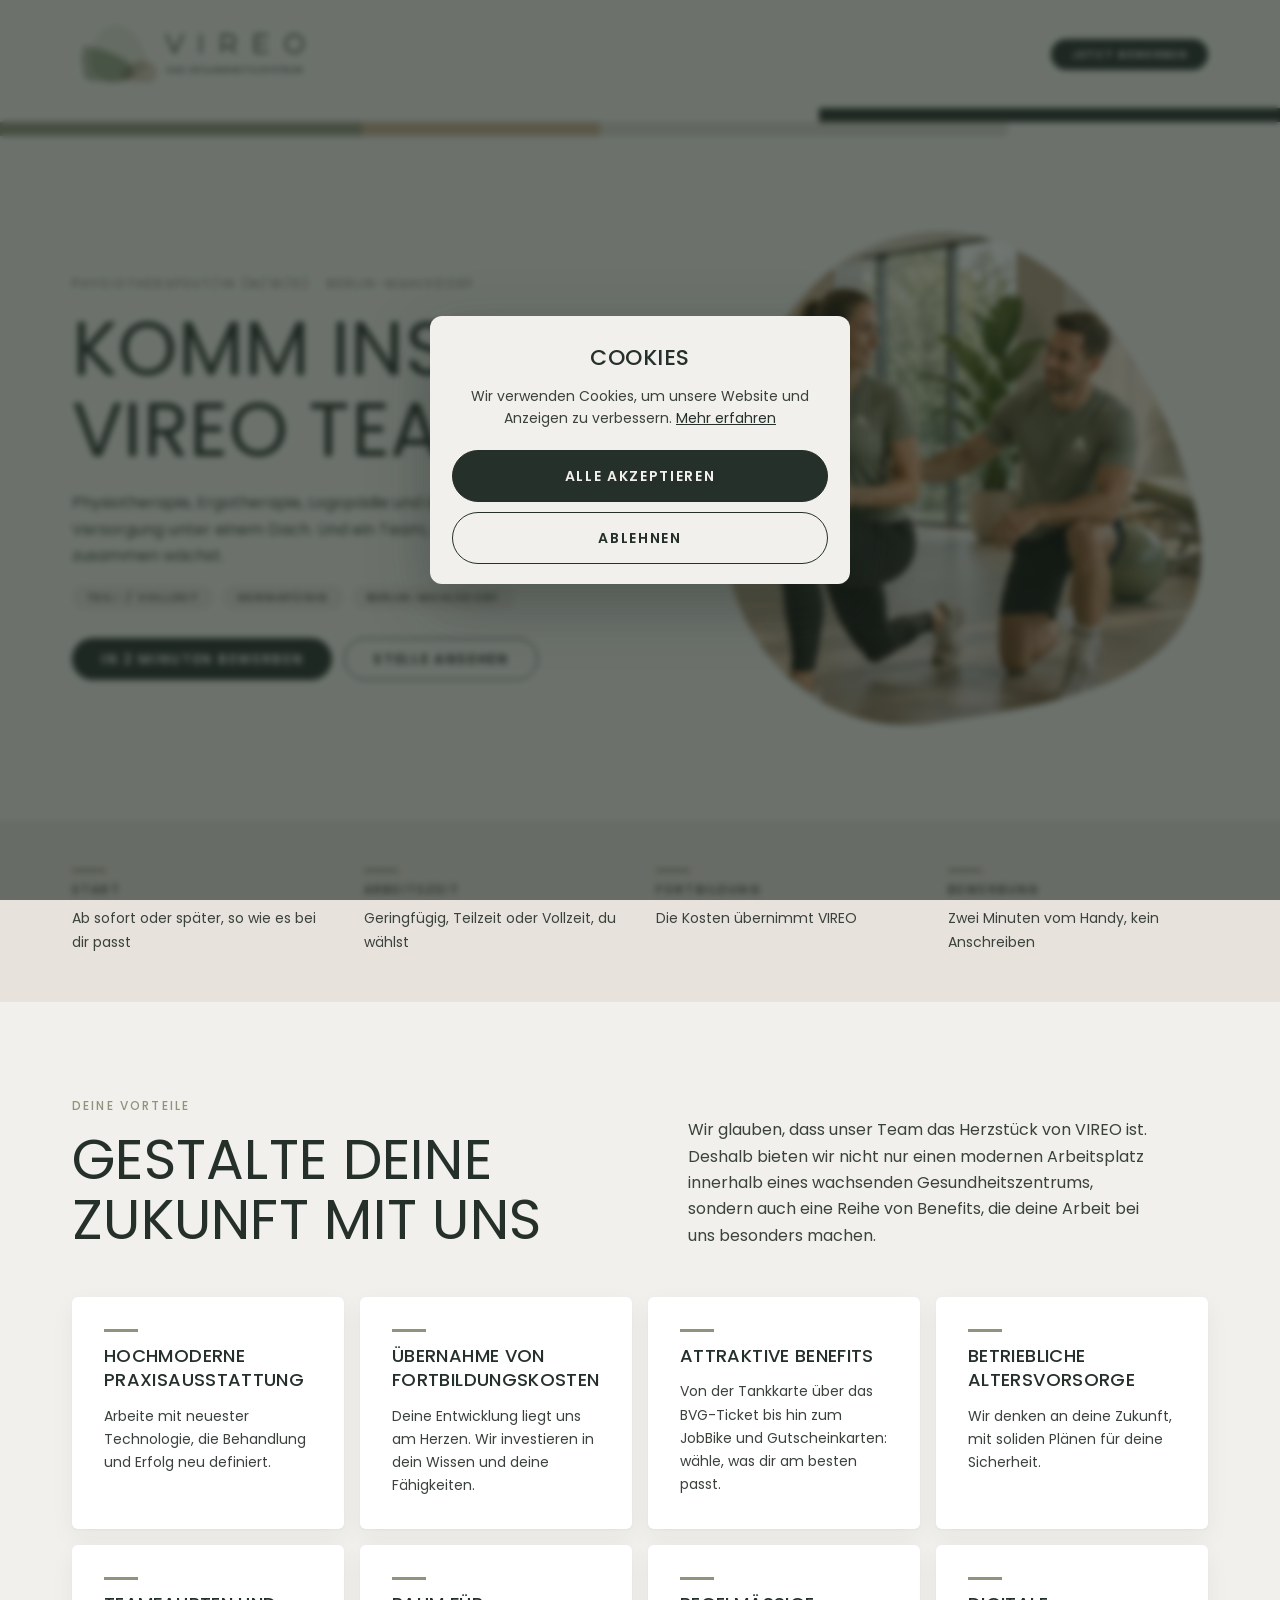
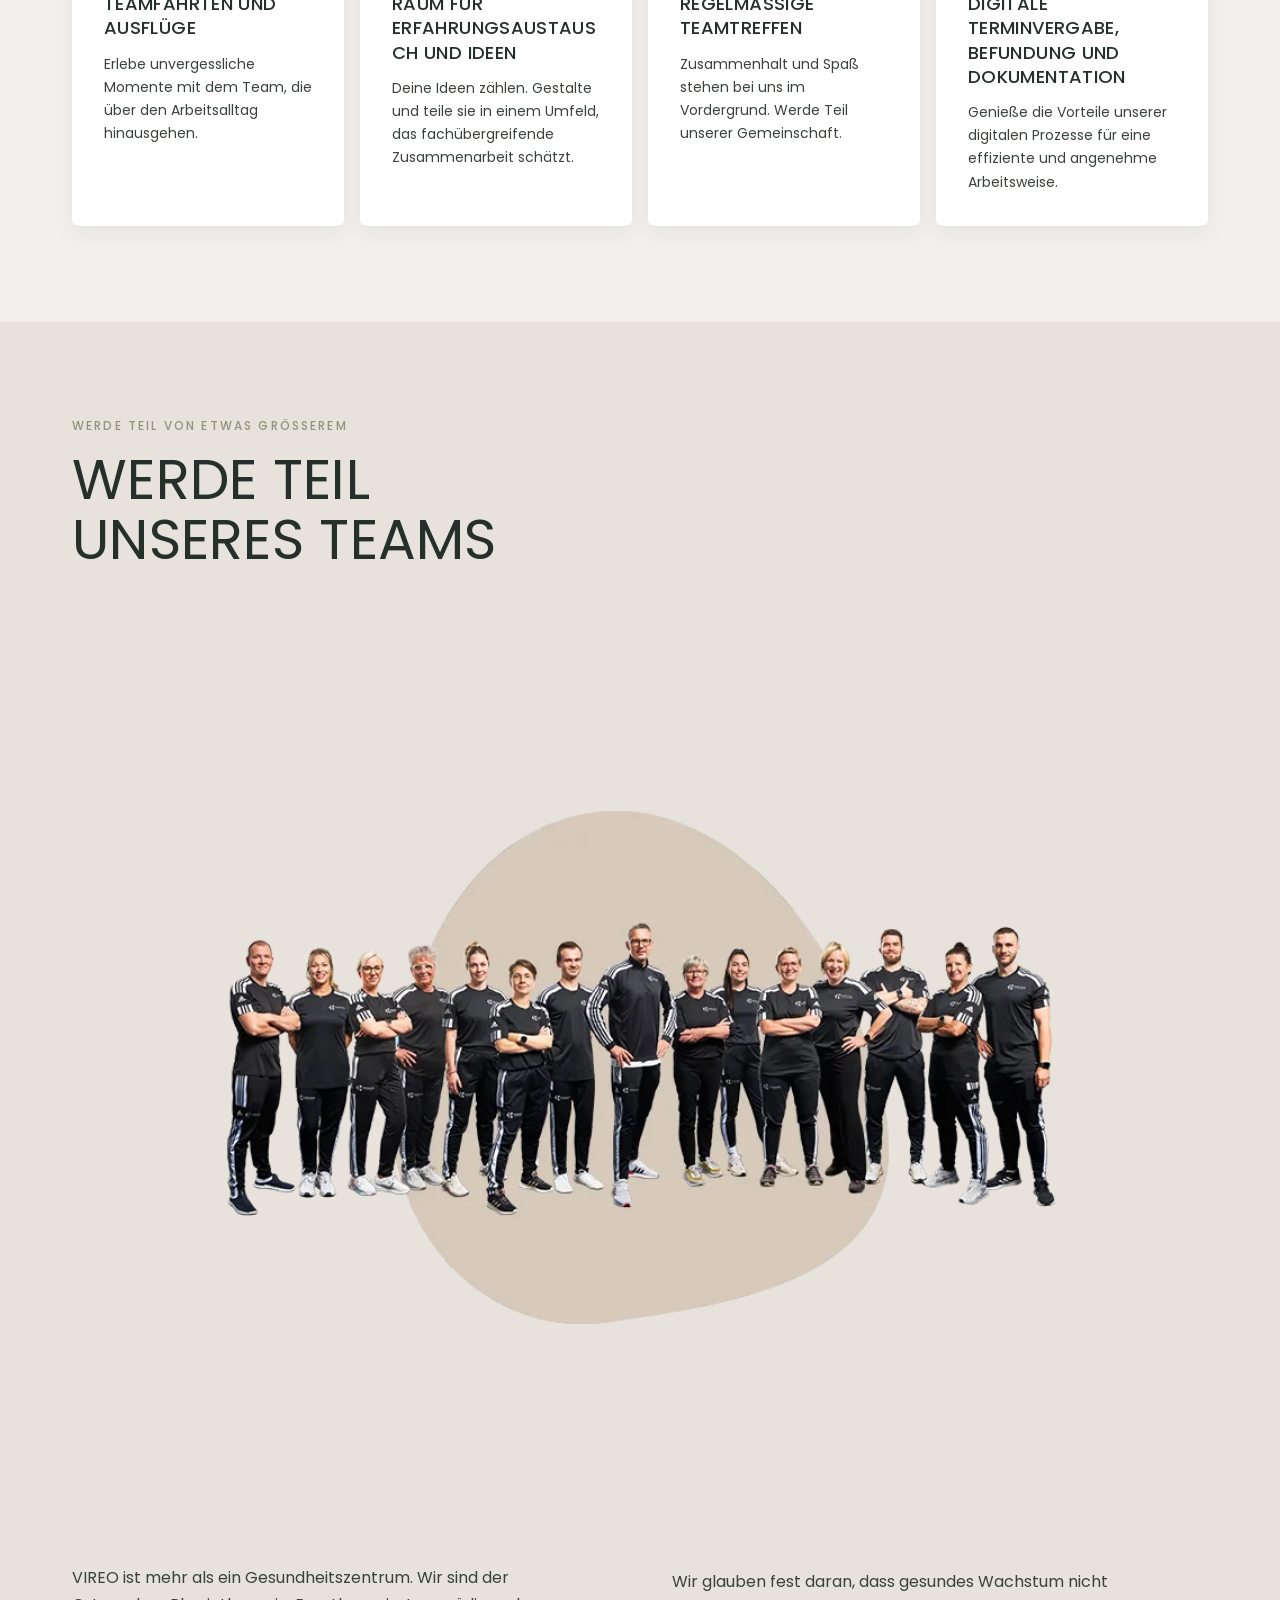
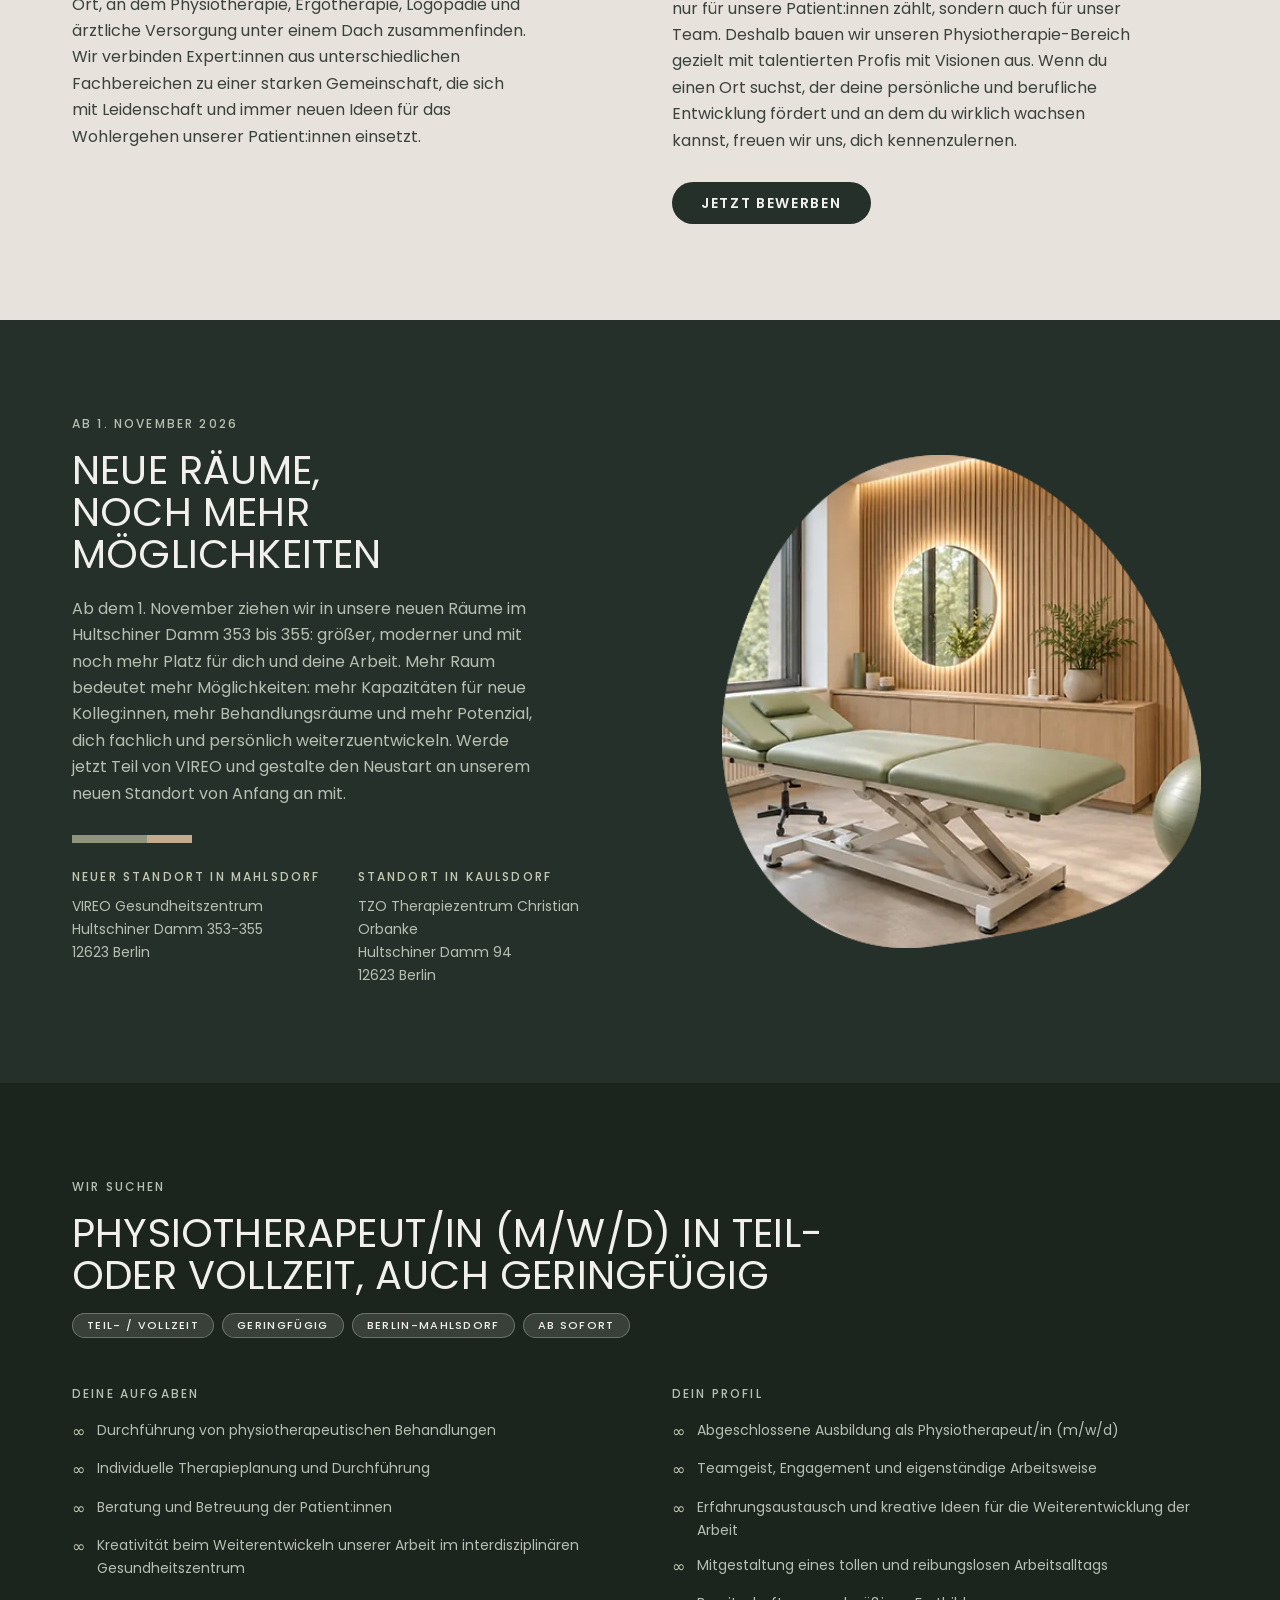
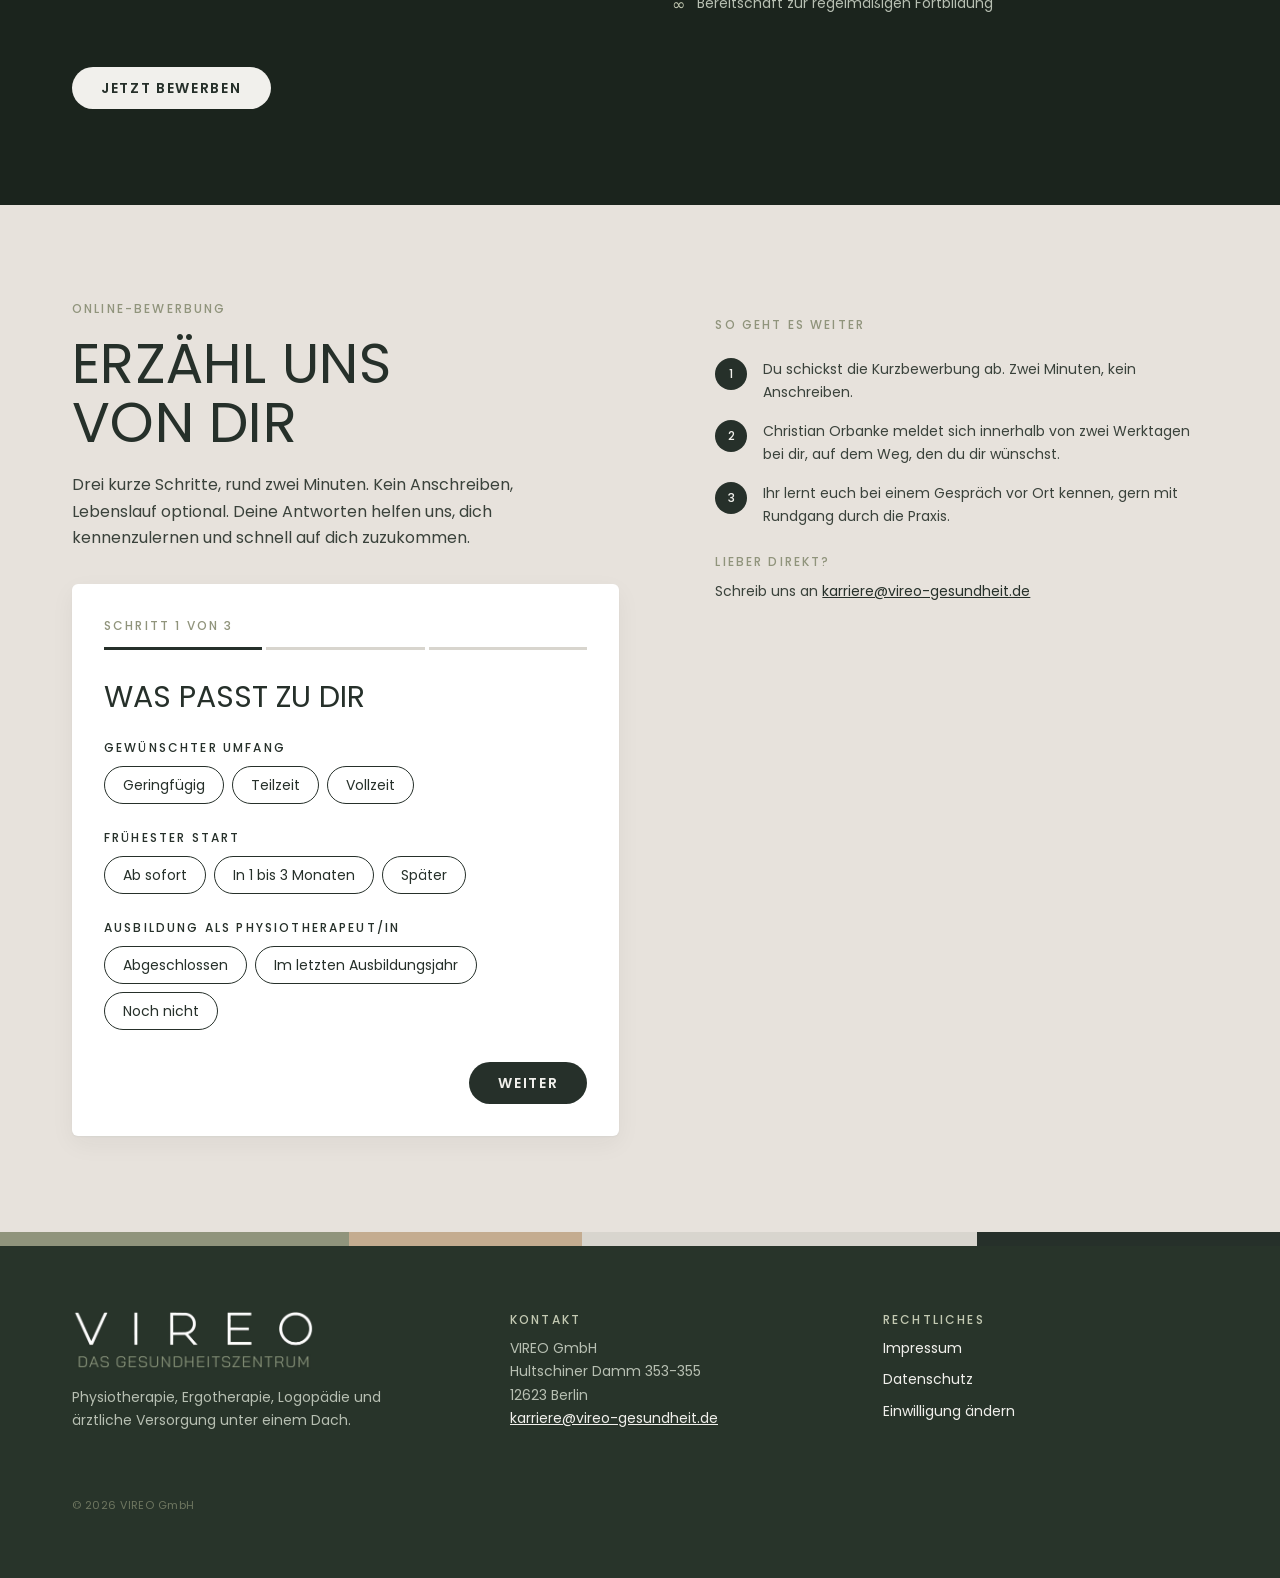
==== commit 392fb9b9: "Cookie-Hinweis kurz: Alle akzeptieren oder Ablehnen Co-Authored-By: Claude Opus 5 (1M context) <nore" ====
--- a/index.html
+++ b/index.html
@@ -317,14 +317,12 @@
 
 <div class="cmp" id="consent" role="dialog" aria-modal="true" aria-labelledby="cmpTitle" hidden>
   <div class="cmp__card">
-    <img class="cmp__logo" src="assets/logo-quer.png" alt="VIREO, das Gesundheitszentrum" width="454" height="120">
-    <h2 class="cmp__title" id="cmpTitle">Kurz vorab</h2>
-    <p class="cmp__text">Wir möchten wissen, ob unsere Anzeigen auf Instagram und Facebook die richtigen Menschen erreichen. Dafür nutzen wir das Meta-Pixel, aber nur, wenn du zustimmst. Deine Bewerbung selbst geben wir nicht an Meta weiter.</p>
+    <h2 class="cmp__title" id="cmpTitle">Cookies</h2>
+    <p class="cmp__text">Wir verwenden Cookies, um unsere Website und Anzeigen zu verbessern. <a href="datenschutz.html" target="_blank" rel="noopener">Mehr erfahren</a></p>
     <div class="cmp__btns">
-      <button type="button" class="cmp__btn cmp__btn--yes" data-consent="yes">Zustimmen</button>
+      <button type="button" class="cmp__btn cmp__btn--yes" data-consent="yes">Alle akzeptieren</button>
       <button type="button" class="cmp__btn" data-consent="no">Ablehnen</button>
     </div>
-    <p class="cmp__more"><a href="datenschutz.html" target="_blank" rel="noopener">Datenschutzhinweise</a> · <a href="impressum.html" target="_blank" rel="noopener">Impressum</a></p>
   </div>
 </div>
 
--- a/consent.css
+++ b/consent.css
@@ -1,10 +1,10 @@
 /* VIREO · Einwilligung Meta-Pixel, mittig über der Seite */
 .cmp{position:fixed;inset:0;z-index:100;display:flex;align-items:center;justify-content:center;padding:16px;padding-bottom:calc(16px + env(safe-area-inset-bottom));background:rgba(27,36,29,.62);-webkit-backdrop-filter:blur(3px);backdrop-filter:blur(3px)}
 .cmp[hidden]{display:none}
-.cmp__card{width:100%;max-width:420px;max-height:100%;overflow-y:auto;background:var(--paper-100);color:var(--text-body);border-radius:var(--radius-photo);padding:28px 24px 20px;box-shadow:0 20px 60px rgba(27,36,29,.35);text-align:center;font-family:var(--font-core)}
+.cmp__card{width:100%;max-width:420px;max-height:100%;overflow-y:auto;background:var(--paper-100);color:var(--text-body);border-radius:var(--radius-photo);padding:24px 22px 20px;box-shadow:0 20px 60px rgba(27,36,29,.35);text-align:center;font-family:var(--font-core)}
 .cmp__logo{height:40px;width:auto;margin:0 auto 18px;display:block}
 .cmp__title{margin:0 0 10px;font-size:var(--fs-title);font-weight:500;text-transform:uppercase;letter-spacing:.02em;color:var(--text-heading)}
-.cmp__text{margin:0 0 22px;font-size:var(--fs-body-s);line-height:1.55}
+.cmp__text{margin:0 0 20px;font-size:var(--fs-body-s);line-height:1.55}
 .cmp__btns{display:flex;flex-direction:column;gap:10px}
 .cmp__btn{display:flex;align-items:center;justify-content:center;width:100%;min-height:52px;padding:14px 24px;border:1.5px solid var(--green-800);border-radius:var(--radius-pill);background:transparent;color:var(--green-800);font-family:inherit;font-size:var(--fs-body-s);font-weight:600;letter-spacing:var(--ls-button);text-transform:uppercase;line-height:1;cursor:pointer}
 .cmp__btn--yes{background:var(--green-800);color:var(--paper-100)}
@@ -13,3 +13,4 @@
 .cmp__more{margin:16px 0 0;font-size:var(--fs-micro);color:var(--text-muted)}
 .cmp__more a{color:var(--text-muted)}
 body.cmp-open{overflow:hidden}
+.cmp__text a{color:var(--text-heading)}
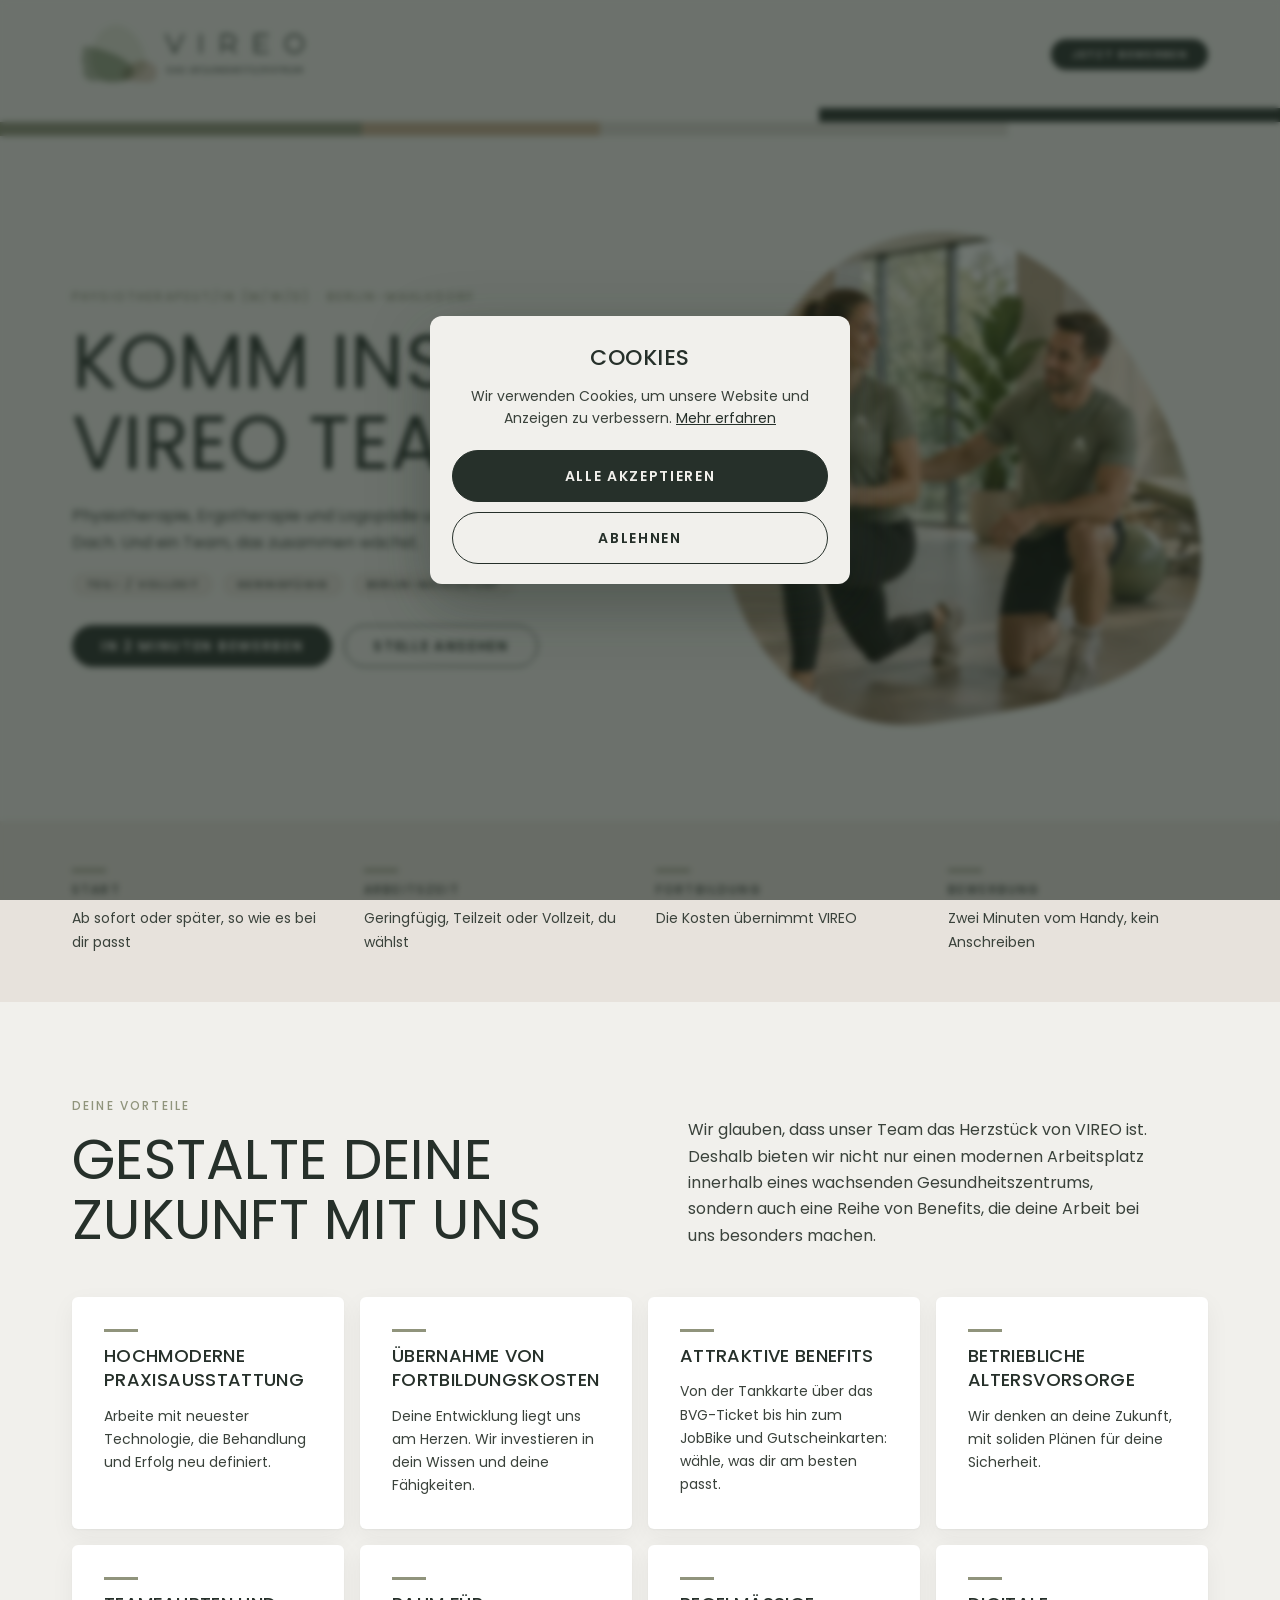
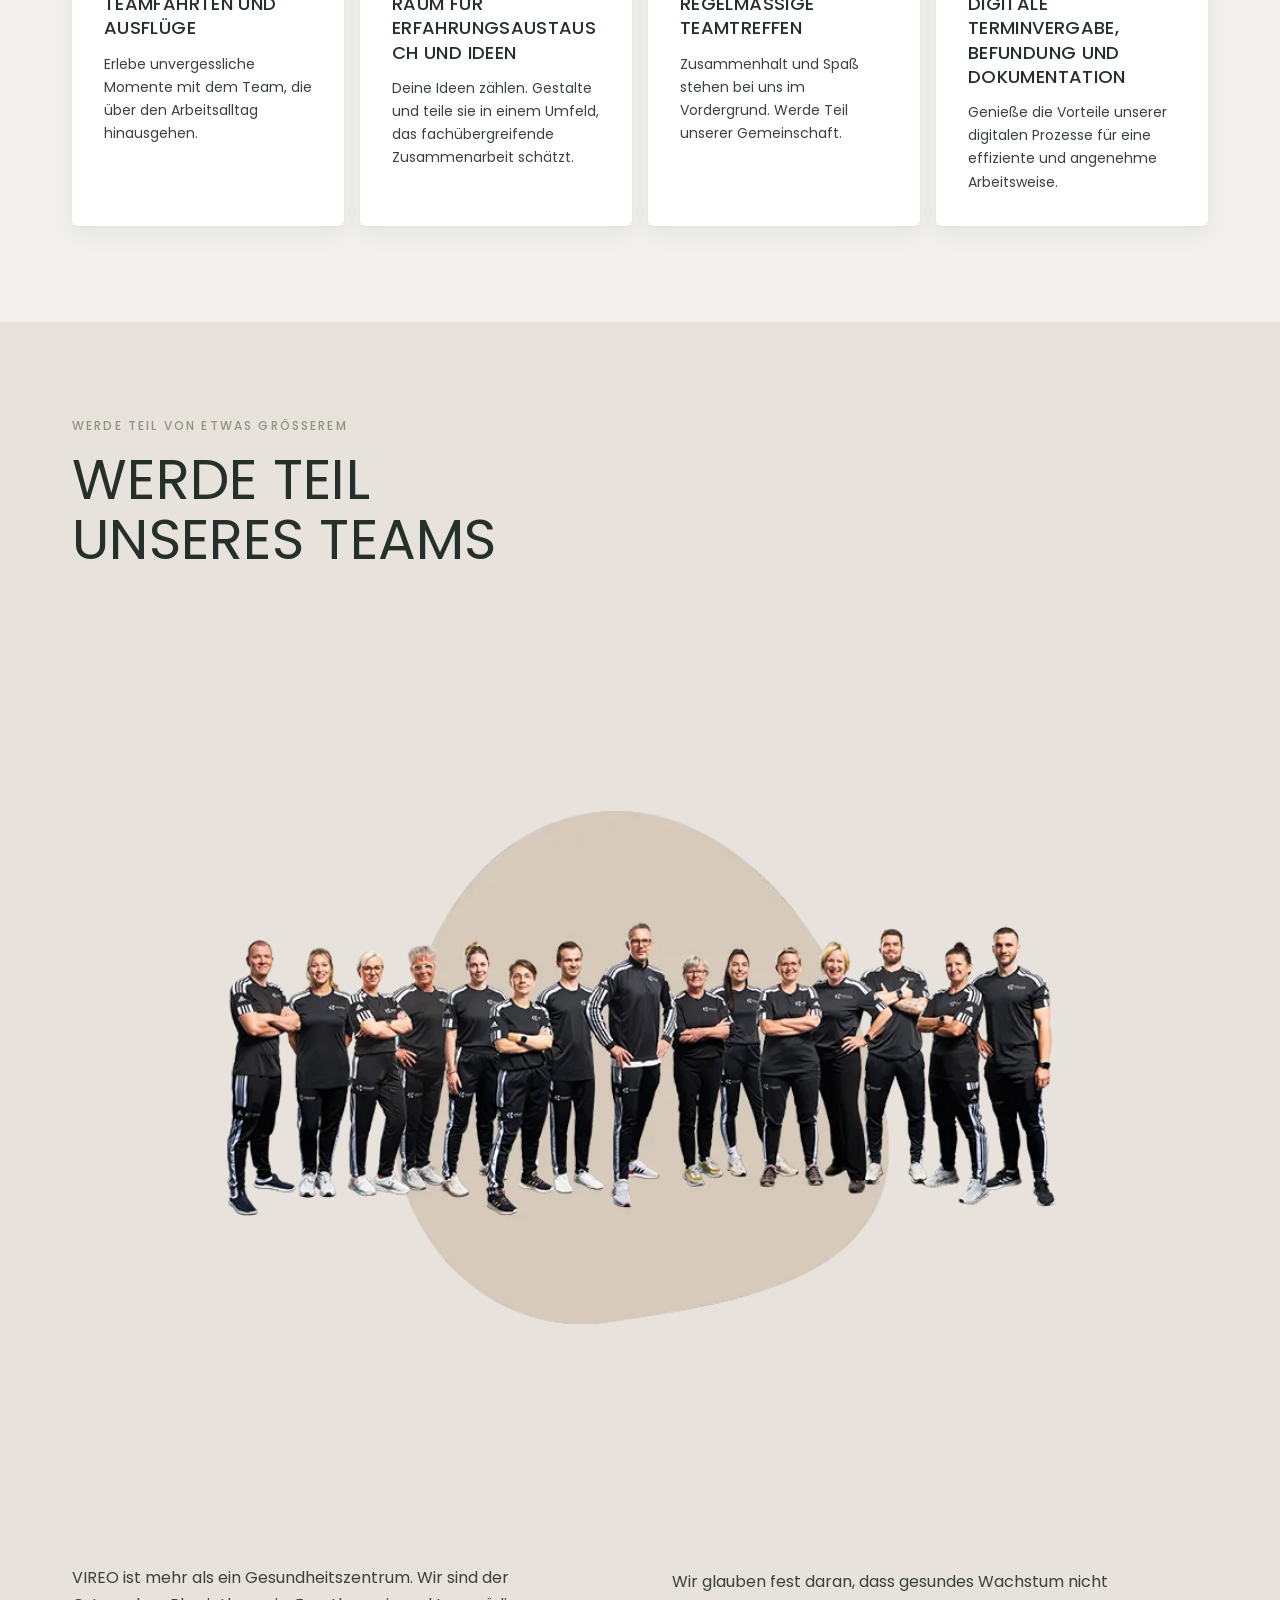
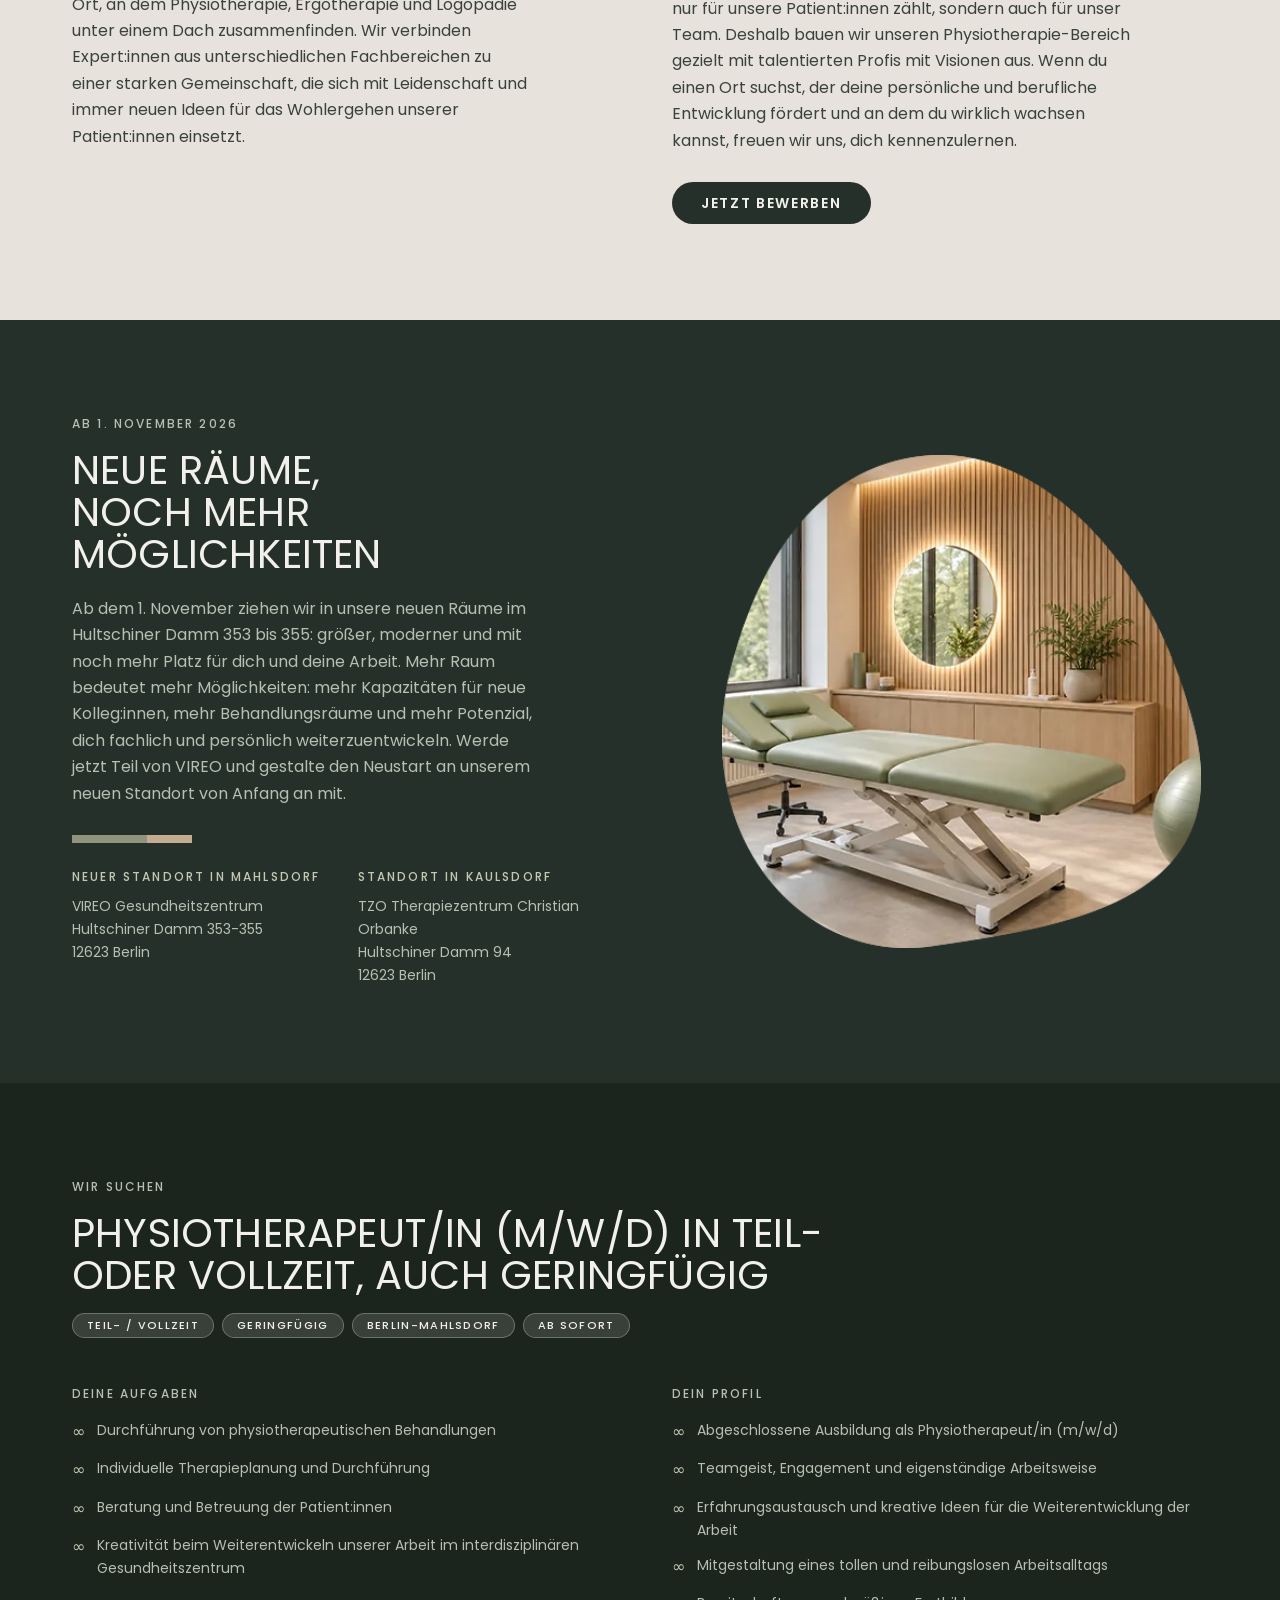
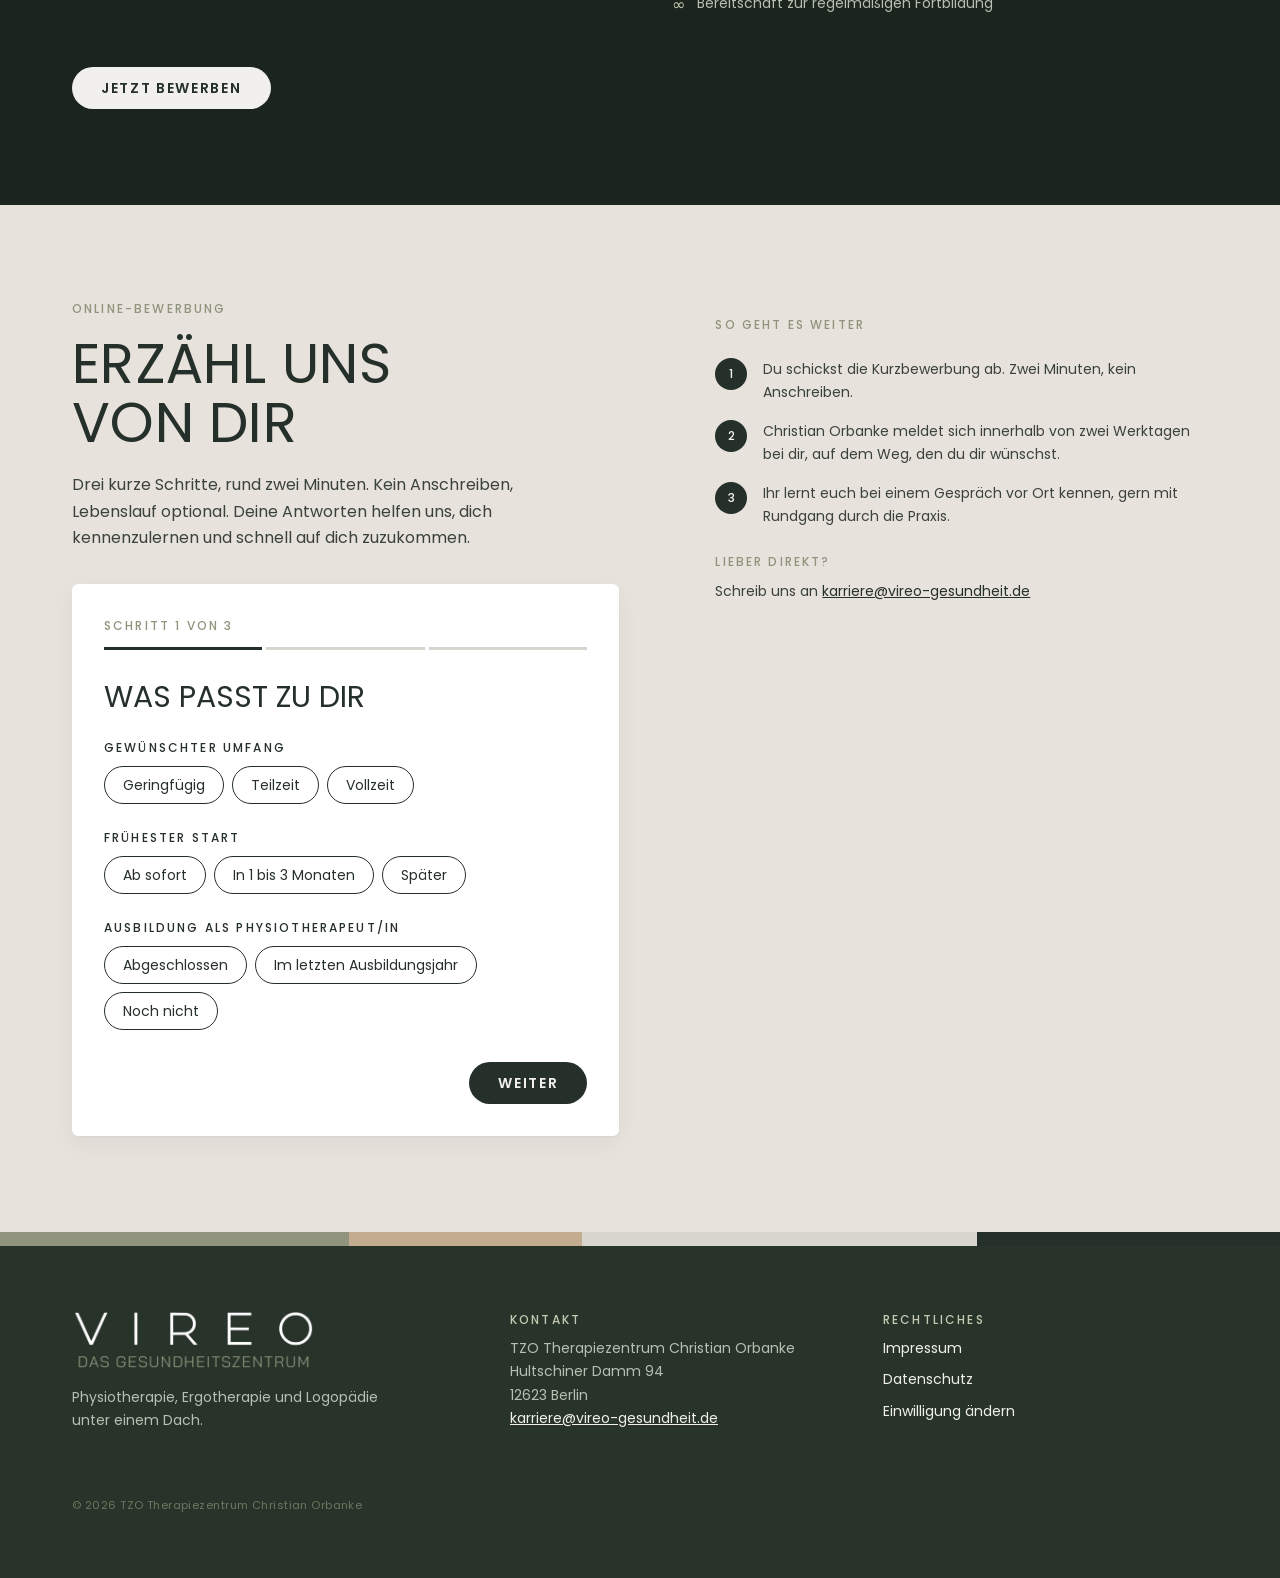
==== commit bf8499bc: "Rechtstexte: TZO Therapiezentrum statt nicht eingetragener GmbH, Platzhalter raus, keine ärztliche V" ====
--- a/index.html
+++ b/index.html
@@ -16,7 +16,7 @@
 <link rel="stylesheet" href="styles.css">
 <link rel="stylesheet" href="consent.css">
 <script type="application/ld+json">
-{"@context":"https://schema.org","@type":"JobPosting","title":"Physiotherapeut/in (m/w/d)","description":"Physiotherapeut/in (m/w/d) in Berlin-Mahlsdorf, geringfügig, Teilzeit oder Vollzeit. Durchführung physiotherapeutischer Behandlungen, individuelle Therapieplanung, Beratung und Betreuung der Patient:innen.","datePosted":"2026-09-09","employmentType":["FULL_TIME","PART_TIME"],"hiringOrganization":{"@type":"Organization","name":"VIREO GmbH","sameAs":"https://vireo-gesundheit.de"},"jobLocation":{"@type":"Place","address":{"@type":"PostalAddress","streetAddress":"Hultschiner Damm 353-355","addressLocality":"Berlin","postalCode":"12623","addressCountry":"DE"}}}
+{"@context":"https://schema.org","@type":"JobPosting","title":"Physiotherapeut/in (m/w/d)","description":"Physiotherapeut/in (m/w/d) in Berlin-Mahlsdorf, geringfügig, Teilzeit oder Vollzeit. Durchführung physiotherapeutischer Behandlungen, individuelle Therapieplanung, Beratung und Betreuung der Patient:innen.","datePosted":"2026-09-09","employmentType":["FULL_TIME","PART_TIME"],"hiringOrganization":{"@type":"Organization","name":"VIREO, Therapiezentrum Christian Orbanke","sameAs":"https://vireo-gesundheit.de"},"jobLocation":{"@type":"Place","address":{"@type":"PostalAddress","streetAddress":"Hultschiner Damm 353-355","addressLocality":"Berlin","postalCode":"12623","addressCountry":"DE"}}}
 </script>
 </head>
 <body>
@@ -40,7 +40,7 @@
     <div class="heading reveal">
       <p class="eyebrow">Physiotherapeut/in (m/w/d) · Berlin-Mahlsdorf</p>
       <h1 class="display display--xl">Komm ins<br>VIREO&nbsp;Team</h1>
-      <p class="lead">Physiotherapie, Ergotherapie, Logopädie und ärztliche Versorgung unter einem Dach. Und ein Team, das zusammen wächst.</p>
+      <p class="lead">Physiotherapie, Ergotherapie und Logopädie unter einem Dach. Und ein Team, das zusammen wächst.</p>
       <div class="badges" aria-label="Eckdaten der Stelle">
         <span class="badge">Teil- / Vollzeit</span>
         <span class="badge">Geringfügig</span>
@@ -101,7 +101,7 @@
     </div>
     <div class="blob blob--plain reveal" style="max-width:900px;margin:0 auto var(--space-7)"><img src="assets/team.webp" alt="Das Team des Therapiezentrums Orbanke, fünfzehn Kolleg:innen in schwarzen Trainingsshirts, vor einer sandfarbenen Fläche." width="800" height="456" loading="lazy"></div>
     <div class="two-col reveal">
-      <p class="lead">VIREO ist mehr als ein Gesundheitszentrum. Wir sind der Ort, an dem Physiotherapie, Ergotherapie, Logopädie und ärztliche Versorgung unter einem Dach zusammenfinden. Wir verbinden Expert:innen aus unterschiedlichen Fachbereichen zu einer starken Gemeinschaft, die sich mit Leidenschaft und immer neuen Ideen für das Wohlergehen unserer Patient:innen einsetzt.</p>
+      <p class="lead">VIREO ist mehr als ein Gesundheitszentrum. Wir sind der Ort, an dem Physiotherapie, Ergotherapie und Logopädie unter einem Dach zusammenfinden. Wir verbinden Expert:innen aus unterschiedlichen Fachbereichen zu einer starken Gemeinschaft, die sich mit Leidenschaft und immer neuen Ideen für das Wohlergehen unserer Patient:innen einsetzt.</p>
       <div class="heading">
         <p class="lead">Wir glauben fest daran, dass gesundes Wachstum nicht nur für unsere Patient:innen zählt, sondern auch für unser Team. Deshalb bauen wir unseren Physiotherapie-Bereich gezielt mit talentierten Profis mit Visionen aus. Wenn du einen Ort suchst, der deine persönliche und berufliche Entwicklung fördert und an dem du wirklich wachsen kannst, freuen wir uns, dich kennenzulernen.</p>
         <div class="actions"><a class="btn" href="#bewerbung">Jetzt bewerben</a></div>
@@ -305,11 +305,11 @@
   <div class="container">
     <div class="stack" style="gap:var(--space-4);justify-content:flex-start">
       <a class="logo" href="#top"><img src="assets/logo-footer.png" alt="VIREO, das Gesundheitszentrum" width="1024" height="254" loading="lazy"></a>
-      <p>Physiotherapie, Ergotherapie, Logopädie und ärztliche Versorgung unter einem Dach.</p>
-    </div>
-    <div class="info info--paper"><span class="info__label">Kontakt</span><div class="info__lines">VIREO GmbH<br>Hultschiner Damm 353-355<br>12623 Berlin<br><a href="mailto:karriere@vireo-gesundheit.de">karriere@vireo-gesundheit.de</a></div></div>
+      <p>Physiotherapie, Ergotherapie und Logopädie unter einem Dach.</p>
+    </div>
+    <div class="info info--paper"><span class="info__label">Kontakt</span><div class="info__lines">TZO Therapiezentrum Christian Orbanke<br>Hultschiner Damm 94<br>12623 Berlin<br><a href="mailto:karriere@vireo-gesundheit.de">karriere@vireo-gesundheit.de</a></div></div>
     <div class="legal"><span class="info__label" style="color:var(--green-200)">Rechtliches</span><a href="impressum.html">Impressum</a><a href="datenschutz.html">Datenschutz</a><a href="#" data-consent-reset>Einwilligung ändern</a></div>
-    <div class="credit">© 2026 VIREO GmbH</div>
+    <div class="credit">© 2026 TZO Therapiezentrum Christian Orbanke</div>
   </div>
 </footer>
 
